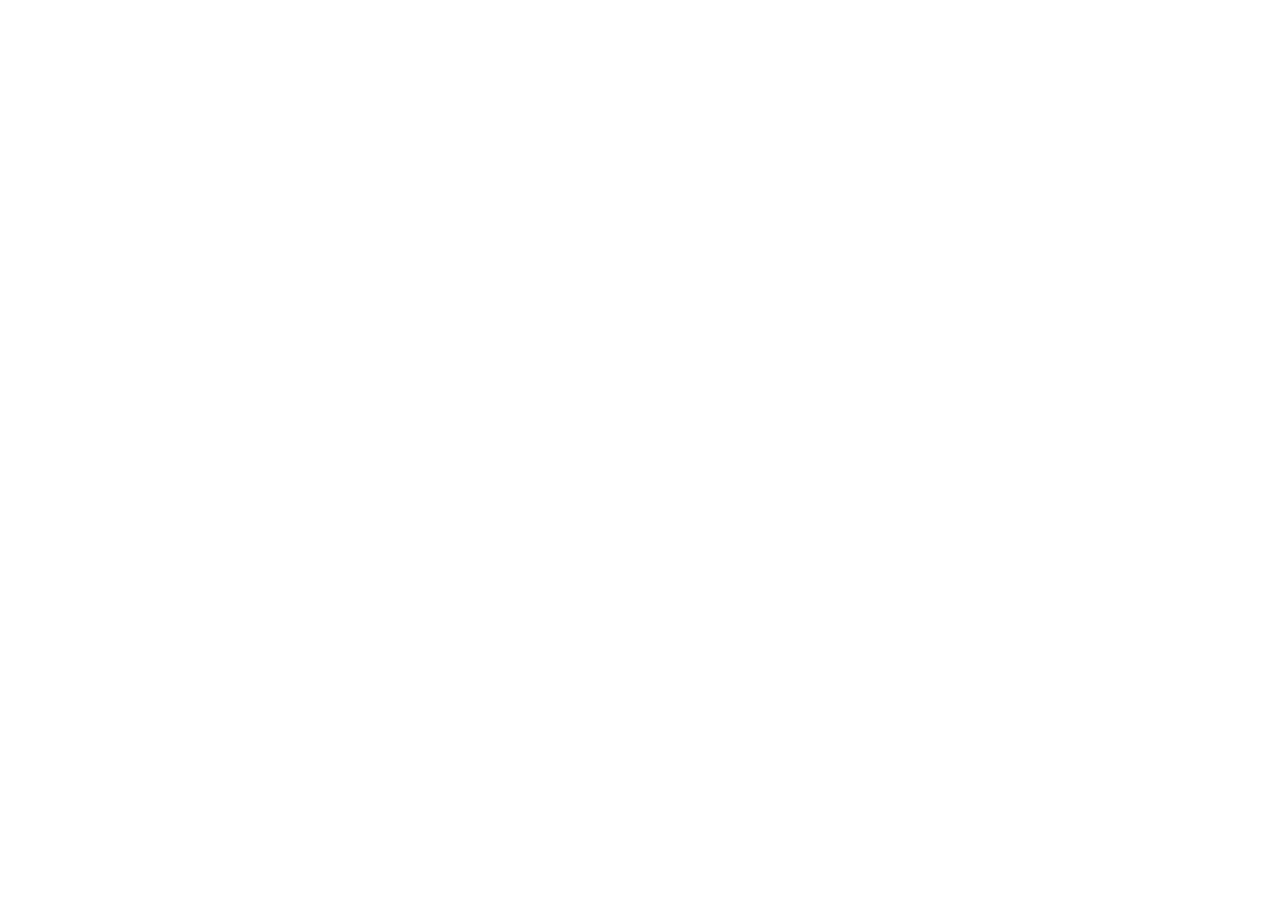
==== app2/index.html @ 49d8d75c "Add files via upload" ====
<!DOCTYPE html>
<html lang="he" dir="rtl">
<head>
<meta charset="UTF-8">
<meta name="viewport" content="width=device-width, initial-scale=1.0, maximum-scale=1">
<title>לומדים בקלות</title>
<link rel="stylesheet" href="css/app.css">
</head>
<body>

<noscript>
  <div style="padding:24px;font-family:sans-serif;text-align:center;direction:rtl;">
    <p style="font-size:1.2em;font-weight:700;">האפליקציה דורשת JavaScript פעיל</p>
    <p>נא לפתוח את הקישור ב-Safari או Chrome, לא בתצוגה מקדימה של אפליקציה אחרת.</p>
  </div>
</noscript>

<div class="app" id="app"></div>

<div id="gate" style="display:none;">
  <div class="gate-card">
    <img class="gate-logo" src="images/logo.webp" alt="לוגו" loading="lazy">
    <p class="gate-title">ברוכים הבאים ללומדים בקלות</p>
    <p class="gate-sub">לפני שנתחיל, נא למלא כמה פרטים קצרים</p>
    <div class="gate-field"><label for="g-first">שם פרטי</label><input id="g-first" type="text" autocomplete="given-name"></div>
    <div class="gate-field"><label for="g-last">שם משפחה</label><input id="g-last" type="text" autocomplete="family-name"></div>
    <div class="gate-field"><label for="g-phone">מספר טלפון</label><input id="g-phone" type="tel" autocomplete="tel"></div>
    <div class="gate-field"><label for="g-email">אימייל</label><input id="g-email" type="email" autocomplete="email"></div>
    <div class="gate-field"><label for="g-city">עיר</label><input id="g-city" type="text" autocomplete="address-level2"></div>
    <div class="gate-field"><label for="g-org">שם המסגרת</label><input id="g-org" type="text"></div>
    <p class="gate-error" id="g-error" style="display:none;">נא למלא את כל השדות (כולל אימייל תקין)</p>
    <button class="gate-submit" id="g-submit">כניסה לאפליקציה</button>
    <p class="gate-note">הפרטים נשלחים לרישום שימוש בלבד ואינם מוצגים לאף משתמש אחר.</p>
  </div>
</div>

<!--
  Script load order matters: each module attaches itself to window.App and may
  depend on ones loaded before it. utils.js must always load first.
  Everything here is small (core shell only) — no lesson or quiz content,
  no images, no JSON, is loaded by this HTML file itself.
-->
<script src="js/utils.js"></script>
<script src="js/storage.js"></script>
<script src="js/loader.js"></script>
<script src="js/router.js"></script>
<script src="js/speech.js"></script>
<script src="js/registration.js"></script>
<script src="js/gate-ui.js"></script>
<script src="js/feedback.js"></script>
<script src="js/search.js"></script>
<script src="js/diagrams.js"></script>
<script src="js/lesson.js"></script>
<script src="js/quiz.js"></script>
<script src="js/ui.js"></script>
<script src="js/app.js"></script>
</body>
</html>
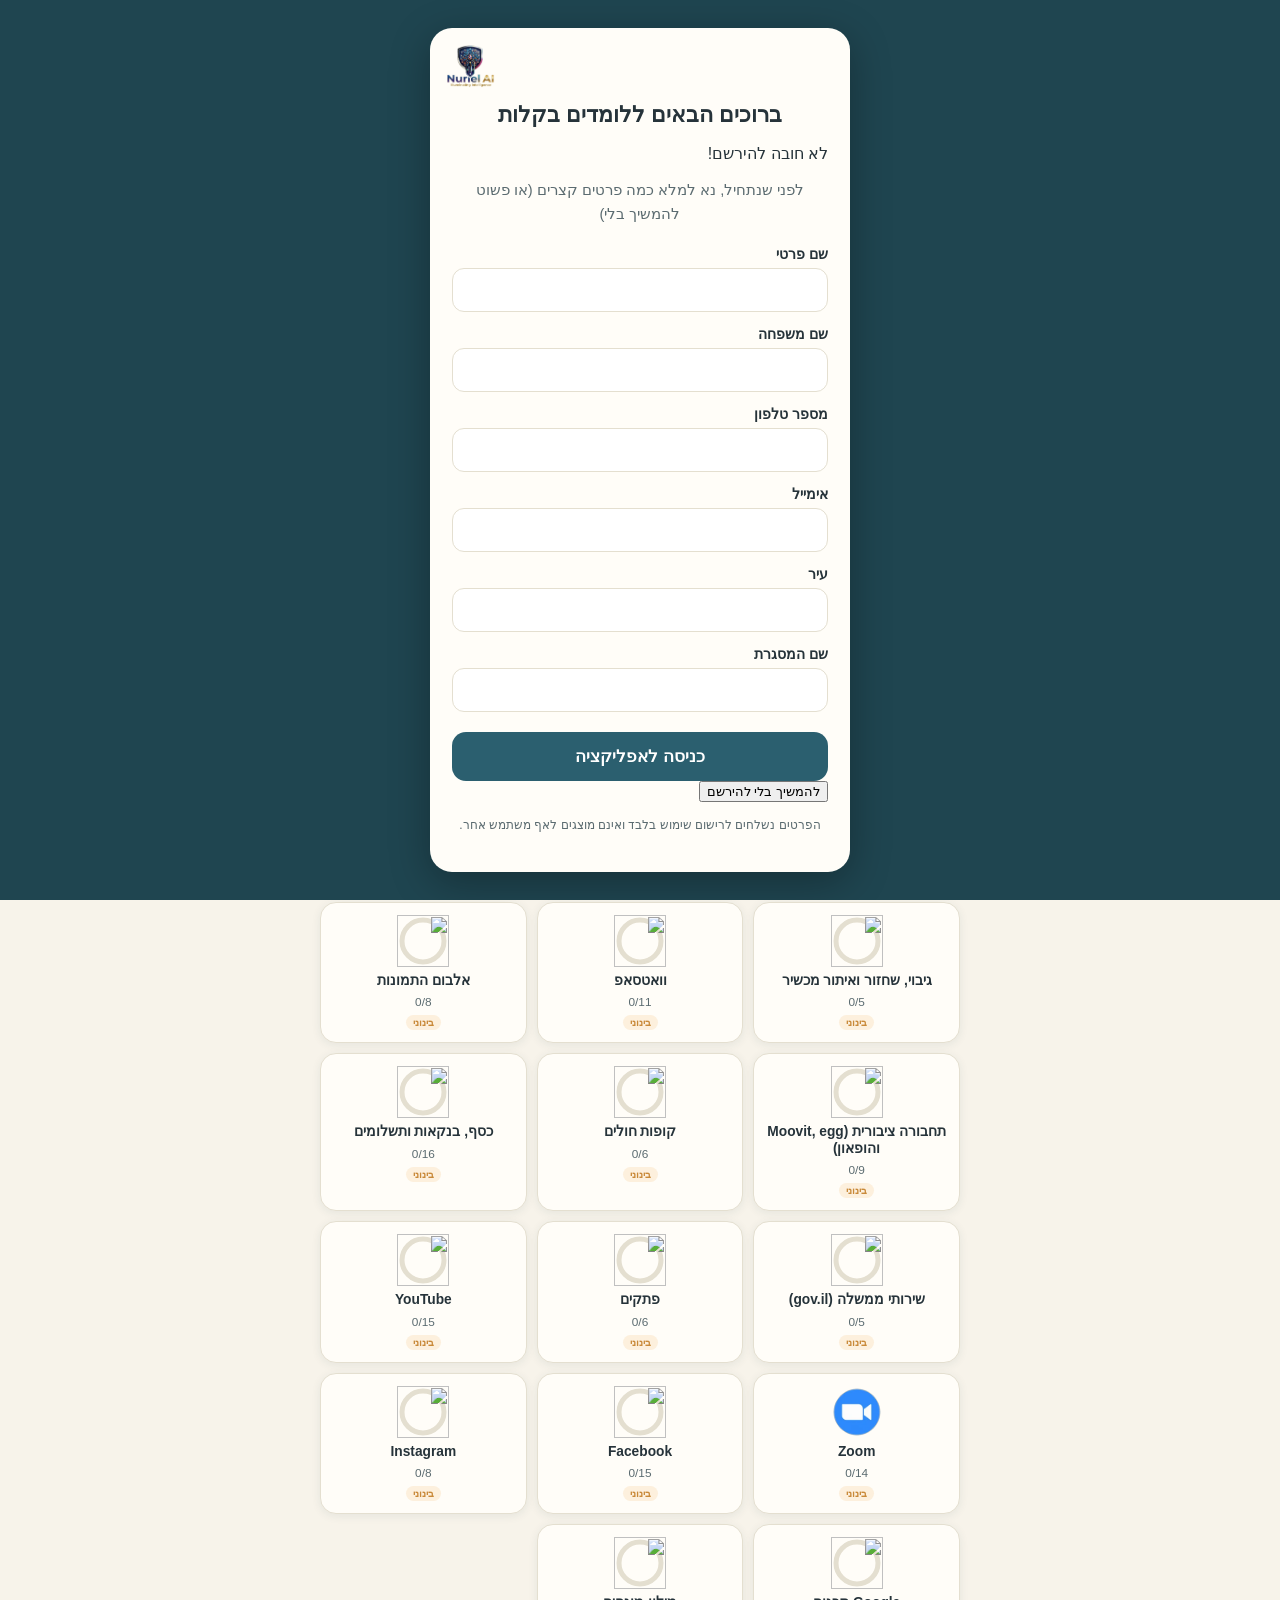
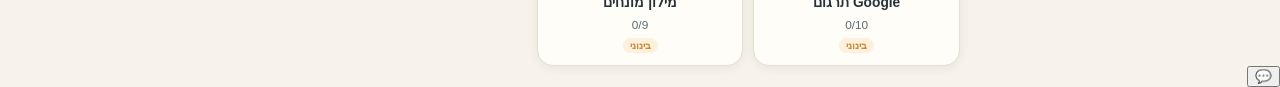
==== commit e127bc6d: "Add files via upload" ====
--- a/app2/index.html
+++ b/app2/index.html
@@ -21,7 +21,8 @@
   <div class="gate-card">
     <img class="gate-logo" src="images/logo.webp" alt="לוגו" loading="lazy">
     <p class="gate-title">ברוכים הבאים ללומדים בקלות</p>
-    <p class="gate-sub">לפני שנתחיל, נא למלא כמה פרטים קצרים</p>
+    <p class="gate-not-required">לא חובה להירשם!</p>
+    <p class="gate-sub">לפני שנתחיל, נא למלא כמה פרטים קצרים (או פשוט להמשיך בלי)</p>
     <div class="gate-field"><label for="g-first">שם פרטי</label><input id="g-first" type="text" autocomplete="given-name"></div>
     <div class="gate-field"><label for="g-last">שם משפחה</label><input id="g-last" type="text" autocomplete="family-name"></div>
     <div class="gate-field"><label for="g-phone">מספר טלפון</label><input id="g-phone" type="tel" autocomplete="tel"></div>
@@ -30,6 +31,7 @@
     <div class="gate-field"><label for="g-org">שם המסגרת</label><input id="g-org" type="text"></div>
     <p class="gate-error" id="g-error" style="display:none;">נא למלא את כל השדות (כולל אימייל תקין)</p>
     <button class="gate-submit" id="g-submit">כניסה לאפליקציה</button>
+    <button class="gate-skip" id="g-skip">להמשיך בלי להירשם</button>
     <p class="gate-note">הפרטים נשלחים לרישום שימוש בלבד ואינם מוצגים לאף משתמש אחר.</p>
   </div>
 </div>
--- a/app2/css/app.css
+++ b/app2/css/app.css
@@ -0,0 +1,252 @@
+  :root{
+    --teal-900:#1f4550;
+    --teal-800:#2b5f6f;
+    --teal-700:#356f80;
+    --cream:#f7f3ea;
+    --cream-2:#fffdf8;
+    --ink:#26333a;
+    --ink-soft:#5b6b70;
+    --line:#e4dfd0;
+    --green:#3f7a56;
+    --green-bg:#eef6f0;
+    --amber:#c98a3a;
+    --shadow: 0 2px 10px rgba(31,69,80,.08);
+  }
+  *{box-sizing:border-box;}
+  html,body{margin:0;padding:0;}
+  body{
+    background:var(--cream);
+    color:var(--ink);
+    font-family:"Segoe UI","Arial Hebrew","Helvetica Neue",Arial,sans-serif;
+    -webkit-font-smoothing:antialiased;
+    min-height:100vh;
+    font-size: calc(16px * var(--scale, 1));
+  }
+  .app{max-width:640px;margin:0 auto;min-height:100vh;background:var(--cream);display:flex;flex-direction:column;}
+
+  header.top{
+    background:linear-gradient(135deg,var(--teal-800),var(--teal-900));
+    color:#fff;
+    padding:18px 18px 22px;
+    position:sticky; top:0; z-index:20;
+    box-shadow: var(--shadow); position:relative;
+  }
+  .top-row{display:flex;align-items:center;justify-content:space-between;gap:10px;}
+  .back-btn{
+    background:rgba(255,255,255,.14); border:1px solid rgba(255,255,255,.35);
+    color:#fff; border-radius:12px; padding:8px 14px; font-size:1em; cursor:pointer;
+  }
+  .text-size{display:flex; gap:6px;}
+  .text-size button{
+    background:rgba(255,255,255,.14); border:1px solid rgba(255,255,255,.35);
+    color:#fff; border-radius:10px; width:40px;height:36px; font-weight:700; font-size:1em; cursor:pointer;
+  }
+  .title-block{margin-top:44px;}
+  .app-title{font-size:1.5em; font-weight:800; margin:0;}
+  .app-sub{margin:4px 0 0; opacity:.85; font-size:.95em;}
+  .cat-title{font-size:1.35em;font-weight:800;margin:14px 0 2px;display:flex;align-items:center;gap:10px;}
+  .cat-icon-big{font-size:1.3em;}
+  .cat-progress-line{opacity:.85;font-size:.9em;margin:0;}
+  .progress-track{height:8px;background:rgba(255,255,255,.25);border-radius:6px;margin-top:10px;overflow:hidden;}
+  .progress-fill{height:100%;background:#a9d8bd;border-radius:6px;transition:width .35s ease;}
+
+  .search-wrap{padding:14px 16px 4px;}
+  .search-box{
+    width:100%; padding:13px 16px; border-radius:14px; border:1px solid var(--line);
+    background:var(--cream-2); font-size:1em; color:var(--ink); outline:none;
+  }
+  .search-box:focus{border-color:var(--teal-700); box-shadow:0 0 0 3px rgba(53,111,128,.15);}
+
+  main{flex:1; padding:6px 16px 40px;}
+
+  .grid{display:grid; grid-template-columns:1fr 1fr 1fr; gap:10px; margin-top:8px;}
+  .cat-card{
+    background:var(--cream-2); border:1px solid var(--line); border-radius:16px;
+    padding:12px 8px; text-align:center; cursor:pointer; box-shadow:var(--shadow);
+    display:flex; flex-direction:column; align-items:center; gap:6px;
+    transition:transform .12s ease, box-shadow .12s ease;
+  }
+  .cat-card:active{transform:scale(.97);}
+  .ring-wrap{position:relative; width:52px; height:52px;}
+  .ring-wrap svg.progress-ring{transform:rotate(-90deg);}
+  .ring-icon{position:absolute; inset:0; display:flex; align-items:center; justify-content:center; font-size:1.4em;}
+  .cat-name{font-weight:700; font-size:.86em; line-height:1.2;}
+  .cat-frac{font-size:.74em; color:var(--ink-soft);}
+  .level-badge{font-size:.62em; font-weight:800; padding:2px 7px; border-radius:20px; display:inline-block;}
+  .level-קל{background:#e3f1e8; color:var(--green);}
+  .level-בינוני{background:#fdf0dd; color:var(--amber);}
+  .level-מתקדם{background:#fbe3e3; color:#b23b3b;}
+  .level-חובה{background:#26333a; color:#fff;}
+
+  .warn-box{
+    display:flex; gap:10px; align-items:flex-start; background:#fff6e9; border:1.5px solid var(--amber);
+    border-radius:12px; padding:12px 14px; margin:0 0 16px; font-size:.92em; line-height:1.55; color:#6b4a1a;
+  }
+  .warn-box .warn-ic{font-size:1.2em; flex-shrink:0;}
+
+  .quiz-start-btn{
+    display:block; width:100%; margin-top:18px; background:var(--teal-800); color:#fff; border:none;
+    border-radius:14px; padding:16px; font-size:1.05em; font-weight:800; cursor:pointer; box-shadow:var(--shadow);
+  }
+  .quiz-intro{font-size:.95em; color:var(--ink-soft); margin-bottom:16px; text-align:center;}
+  .quiz-score-box{
+    background:var(--teal-900); color:#fff; border-radius:16px; padding:18px; text-align:center; margin-bottom:18px; box-shadow:var(--shadow);
+  }
+  .quiz-score-num{font-size:1.8em; font-weight:800; margin-bottom:4px;}
+  .quiz-score-msg{font-size:.95em; opacity:.95;}
+  .quiz-q-card{
+    background:var(--cream-2); border:1px solid var(--line); border-radius:16px; padding:16px; margin-bottom:14px; box-shadow:var(--shadow);
+  }
+  .quiz-q-title{font-weight:700; margin-bottom:12px; line-height:1.4;}
+  .quiz-option{
+    display:flex; align-items:flex-start; gap:8px; padding:11px 12px; border-radius:12px; border:1.5px solid var(--line);
+    margin-bottom:8px; cursor:pointer; font-size:.95em; line-height:1.4; transition:background .12s ease;
+  }
+  .quiz-option:active{transform:scale(.98);}
+  .quiz-option.selected{border-color:var(--teal-700); background:#eef5f6;}
+  .quiz-option.correct{border-color:var(--green); background:#e3f1e8; font-weight:700;}
+  .quiz-option.wrong{border-color:#b23b3b; background:#fbe3e3;}
+  .quiz-radio{flex-shrink:0; font-weight:800;}
+  .quiz-why{
+    margin-top:10px; padding:10px 12px; border-radius:10px; font-size:.88em; line-height:1.5;
+    background:#f7f3ea; color:var(--ink-soft);
+  }
+  .quiz-why.is-correct{background:#e3f1e8; color:#2f5c40;}
+  .quiz-why.is-wrong{background:#fbe3e3; color:#8a3030;}
+  .quiz-submit-btn, .quiz-retry-btn{
+    display:block; width:100%; background:var(--teal-800); color:#fff; border:none;
+    border-radius:14px; padding:16px; font-size:1.05em; font-weight:800; cursor:pointer; margin-top:6px;
+  }
+
+  .diagram-wrap{background:var(--cream-2); border:1px solid var(--line); border-radius:18px; padding:14px; margin:14px 0; box-shadow:var(--shadow);}
+  .diagram-caption{font-size:.8em; color:var(--ink-soft); text-align:center; margin-top:8px;}
+
+  .overall-card{
+    grid-column:1 / -1; background:var(--teal-900); color:#fff; border-radius:18px; padding:16px;
+    display:flex; align-items:center; justify-content:space-between; gap:14px; box-shadow:var(--shadow);
+  }
+  .overall-card .num{font-size:1.7em; font-weight:800;}
+  .overall-card .label{font-size:.85em; opacity:.85;}
+
+  .step-card{
+    background:var(--cream-2); border:1px solid var(--line); border-radius:16px;
+    margin:12px 0; overflow:hidden; box-shadow:var(--shadow);
+  }
+  .step-card.learned{border-color:var(--green); }
+  .step-head{
+    display:flex; align-items:center; gap:12px; padding:16px; cursor:pointer;
+  }
+  .step-num{
+    width:34px;height:34px;border-radius:50%; background:var(--teal-800); color:#fff;
+    display:flex;align-items:center;justify-content:center; font-weight:800; flex-shrink:0; font-size:.9em;
+  }
+  .step-card.learned .step-num{background:var(--green);}
+  .step-title{font-weight:700; font-size:1.05em; flex:1; line-height:1.3;}
+  .chev{font-size:1.1em; color:var(--ink-soft); transition:transform .2s ease;}
+  .step-card.open .chev{transform:rotate(180deg);}
+  .step-body{max-height:0; overflow:hidden; transition:max-height .3s ease;}
+  .step-card.open .step-body{max-height:700px;}
+  .step-body-inner{padding:0 16px 18px; border-top:1px solid var(--line); padding-top:14px;}
+  .step-text{font-size:1em; line-height:1.7; color:var(--ink); margin:0 0 16px; white-space:pre-line;}
+  .mini-steps{list-style:none;margin:0 0 16px;padding:0;display:flex;flex-direction:column;gap:11px;}
+  .mini-steps li{display:flex;gap:10px;align-items:flex-start;font-size:1em;line-height:1.6;}
+  .mini-num{flex-shrink:0;width:25px;height:25px;border-radius:50%;background:var(--teal-700);color:#fff;
+    font-size:.78em;font-weight:800;display:flex;align-items:center;justify-content:center;margin-top:1px;}
+  .btn-row{display:flex; flex-wrap:wrap; gap:10px;}
+  .btn{
+    border:none; border-radius:12px; padding:11px 18px; font-size:.95em; font-weight:700;
+    cursor:pointer; display:inline-flex; align-items:center; gap:8px;
+  }
+  .btn-read{background:var(--teal-800); color:#fff;}
+  .btn-read:active{background:var(--teal-900);}
+  .btn-read.speaking{background:var(--amber);}
+  .btn-learn{background:#fff; color:var(--green); border:1.5px solid var(--green);}
+  .btn-learn.on{background:var(--green-bg);}
+
+  .empty{text-align:center; color:var(--ink-soft); padding:40px 10px;}
+  .disclaimer{font-size:.78em; color:var(--ink-soft); text-align:center; padding:14px 20px 6px; line-height:1.5;}
+  .search-results-hint{font-size:.85em; color:var(--ink-soft); margin:6px 2px 0;}
+  .voice-note{font-size:.72em; color:var(--ink-soft); text-align:center; padding:2px 20px 10px;}
+  .brand-logo{position:absolute; top:14px; left:16px; height:40px; width:auto; z-index:5;}
+  .gate-logo{position:absolute; top:16px; left:16px; height:44px; width:auto;}
+
+  /* ---- registration gate ---- */
+  #gate{
+    position:fixed; inset:0; background:var(--teal-900); z-index:100;
+    display:flex; align-items:center; justify-content:center; padding:20px;
+    overflow-y:auto;
+  }
+  .gate-card{
+    background:var(--cream-2); border-radius:22px; padding:26px 22px; max-width:420px; width:100%;
+    box-shadow:0 10px 40px rgba(0,0,0,.3); position:relative;
+  }
+  .gate-title{font-size:1.35em; font-weight:800; margin:48px 0 6px; color:var(--ink); text-align:center;}
+  .gate-sub{font-size:.92em; color:var(--ink-soft); text-align:center; margin:0 0 20px; line-height:1.6;}
+  .gate-field{margin-bottom:14px;}
+  .gate-field label{display:block; font-size:.9em; font-weight:700; margin-bottom:6px; color:var(--ink);}
+  .gate-field input{
+    width:100%; padding:12px 14px; border-radius:12px; border:1.5px solid var(--line);
+    font-size:1em; background:#fff; color:var(--ink); outline:none;
+  }
+  .gate-field input:focus{border-color:var(--teal-700); box-shadow:0 0 0 3px rgba(53,111,128,.15);}
+  .gate-error{color:#b23b3b; font-size:.85em; margin:-6px 0 12px; display:none;}
+  .gate-submit{
+    width:100%; padding:14px; border:none; border-radius:14px; background:var(--teal-800); color:#fff;
+    font-size:1.05em; font-weight:800; cursor:pointer; margin-top:6px;
+  }
+  .gate-submit:disabled{opacity:.55;}
+  .gate-note{font-size:.75em; color:var(--ink-soft); text-align:center; margin-top:14px; line-height:1.5;}
+
+  /* ---- floating feedback button + modal ---- */
+  #fb-fab{
+    position:fixed; bottom:18px; left:50%; transform:translateX(-50%);
+    background:var(--teal-800); color:#fff; border:none; border-radius:30px;
+    padding:12px 22px; font-size:.95em; font-weight:700; box-shadow:0 4px 16px rgba(0,0,0,.25);
+    cursor:pointer; z-index:60; display:flex; align-items:center; gap:8px;
+  }
+  #fb-fab:active{ background:var(--teal-900); }
+  #fb-modal{
+    position:fixed; inset:0; background:rgba(31,69,80,.55); z-index:120;
+    display:none; align-items:center; justify-content:center; padding:20px;
+  }
+  #fb-modal.open{ display:flex; }
+  .fb-card{
+    background:var(--cream-2); border-radius:20px; padding:22px 20px; max-width:420px; width:100%;
+    box-shadow:0 10px 40px rgba(0,0,0,.3);
+  }
+  .fb-title{font-size:1.15em; font-weight:800; margin:0 0 4px; color:var(--ink);}
+  .fb-context{font-size:.82em; color:var(--ink-soft); margin:0 0 14px;}
+  .fb-textarea{
+    width:100%; min-height:110px; padding:12px 14px; border-radius:12px; border:1.5px solid var(--line);
+    font-size:1em; font-family:inherit; color:var(--ink); resize:vertical; outline:none;
+  }
+  .fb-textarea:focus{border-color:var(--teal-700); box-shadow:0 0 0 3px rgba(53,111,128,.15);}
+  .fb-btn-row{display:flex; gap:10px; margin-top:14px;}
+  .fb-send{flex:1; background:var(--teal-800); color:#fff; border:none; border-radius:12px; padding:12px; font-weight:800; cursor:pointer;}
+  .fb-cancel{background:#fff; border:1.5px solid var(--line); border-radius:12px; padding:12px 18px; font-weight:700; cursor:pointer; color:var(--ink-soft);}
+  .fb-thanks{font-size:.9em; color:var(--green); text-align:center; margin-top:10px; display:none;}
+  @media (max-width: 360px){
+    .grid{grid-template-columns:1fr 1fr;}
+  }
+
+/* --- additions for the modular rebuild (app2): images, loading, search --- */
+.cat-icon-img{width:100%; height:100%; object-fit:contain;}
+.app-title{font-size:1.3em; font-weight:800; margin-bottom:10px;}
+.loading-note{padding:40px 20px; text-align:center; color:var(--ink-soft);}
+.load-error{padding:24px; text-align:center; color:var(--ink-soft); background:#fff6e9; border-radius:12px; margin:16px;}
+.load-error button{display:block; margin:14px auto 0; background:var(--teal-800); color:#fff; border:none; border-radius:12px; padding:10px 20px; font-weight:700; cursor:pointer;}
+.search-results{padding:4px 0;}
+.search-result{background:var(--cream-2); border:1px solid var(--line); border-radius:12px; padding:12px 14px; margin-bottom:8px; cursor:pointer;}
+.search-result:active{transform:scale(.98);}
+.sr-cat{font-size:.78em; color:var(--ink-soft); margin-bottom:2px;}
+.sr-title{font-weight:700;}
+.no-results{text-align:center; color:var(--ink-soft); padding:24px;}
+#debug-panel{direction:ltr;}
+
+/* --- course switcher (added for multi-course support) --- */
+.course-tabs{display:flex; gap:8px; margin-bottom:10px;}
+.course-tab{
+  flex:1; background:var(--cream-2); border:1.5px solid var(--line); border-radius:12px;
+  padding:10px; font-weight:700; font-size:.95em; cursor:pointer; color:var(--ink-soft);
+}
+.course-tab.active{background:var(--teal-800); color:#fff; border-color:var(--teal-800);}
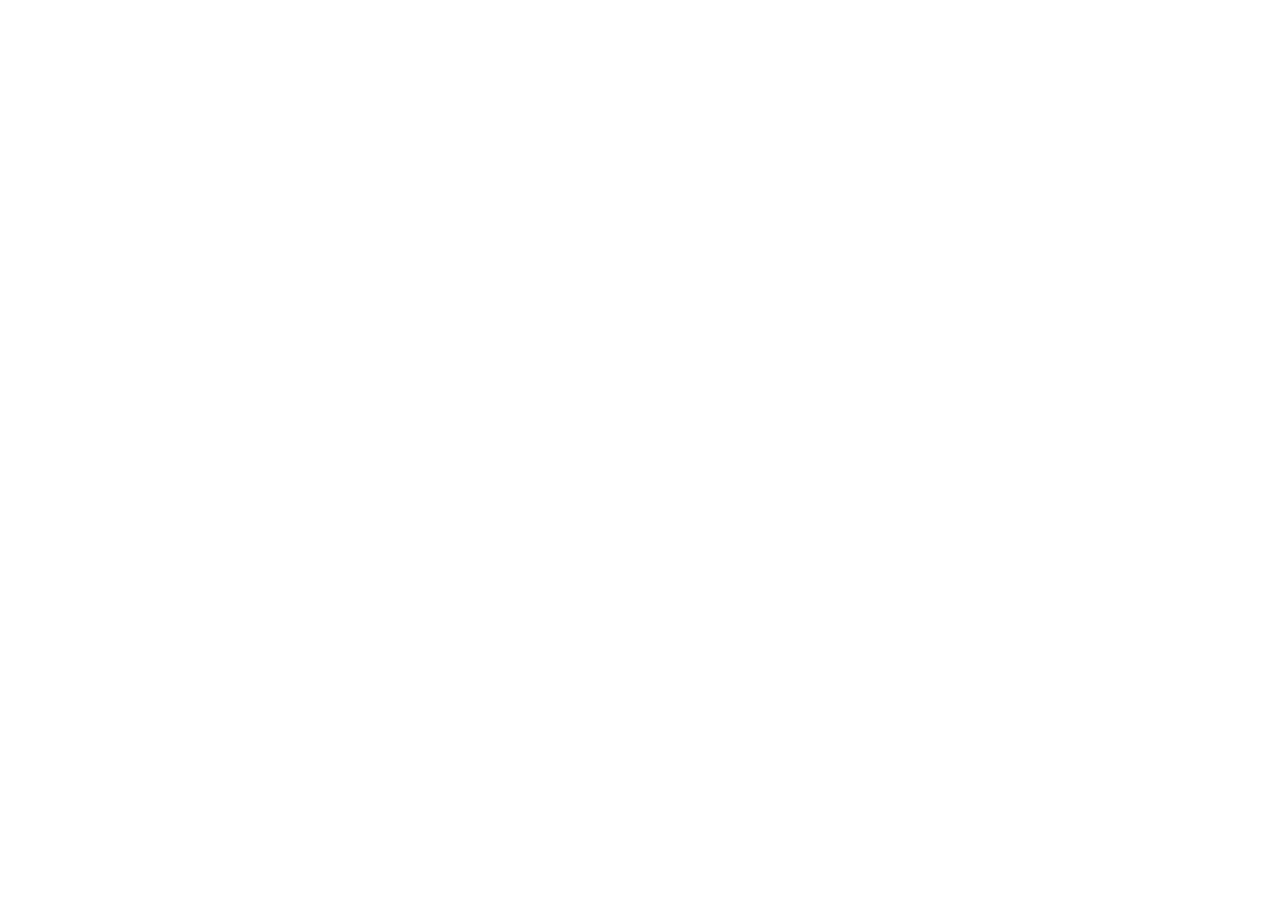
==== commit f3fb4c8a: "Add files via upload" ====
--- a/app2/index.html
+++ b/app2/index.html
@@ -22,7 +22,8 @@
     <img class="gate-logo" src="images/logo.webp" alt="לוגו" loading="lazy">
     <p class="gate-title">ברוכים הבאים ללומדים בקלות</p>
     <p class="gate-not-required">לא חובה להירשם!</p>
-    <p class="gate-sub">לפני שנתחיל, נא למלא כמה פרטים קצרים (או פשוט להמשיך בלי)</p>
+    <button class="gate-skip gate-skip-top" id="g-skip">להמשיך בלי להירשם</button>
+    <p class="gate-sub">או למלא כמה פרטים קצרים לפני שממשיכים:</p>
     <div class="gate-field"><label for="g-first">שם פרטי</label><input id="g-first" type="text" autocomplete="given-name"></div>
     <div class="gate-field"><label for="g-last">שם משפחה</label><input id="g-last" type="text" autocomplete="family-name"></div>
     <div class="gate-field"><label for="g-phone">מספר טלפון</label><input id="g-phone" type="tel" autocomplete="tel"></div>
@@ -31,7 +32,6 @@
     <div class="gate-field"><label for="g-org">שם המסגרת</label><input id="g-org" type="text"></div>
     <p class="gate-error" id="g-error" style="display:none;">נא למלא את כל השדות (כולל אימייל תקין)</p>
     <button class="gate-submit" id="g-submit">כניסה לאפליקציה</button>
-    <button class="gate-skip" id="g-skip">להמשיך בלי להירשם</button>
     <p class="gate-note">הפרטים נשלחים לרישום שימוש בלבד ואינם מוצגים לאף משתמש אחר.</p>
   </div>
 </div>
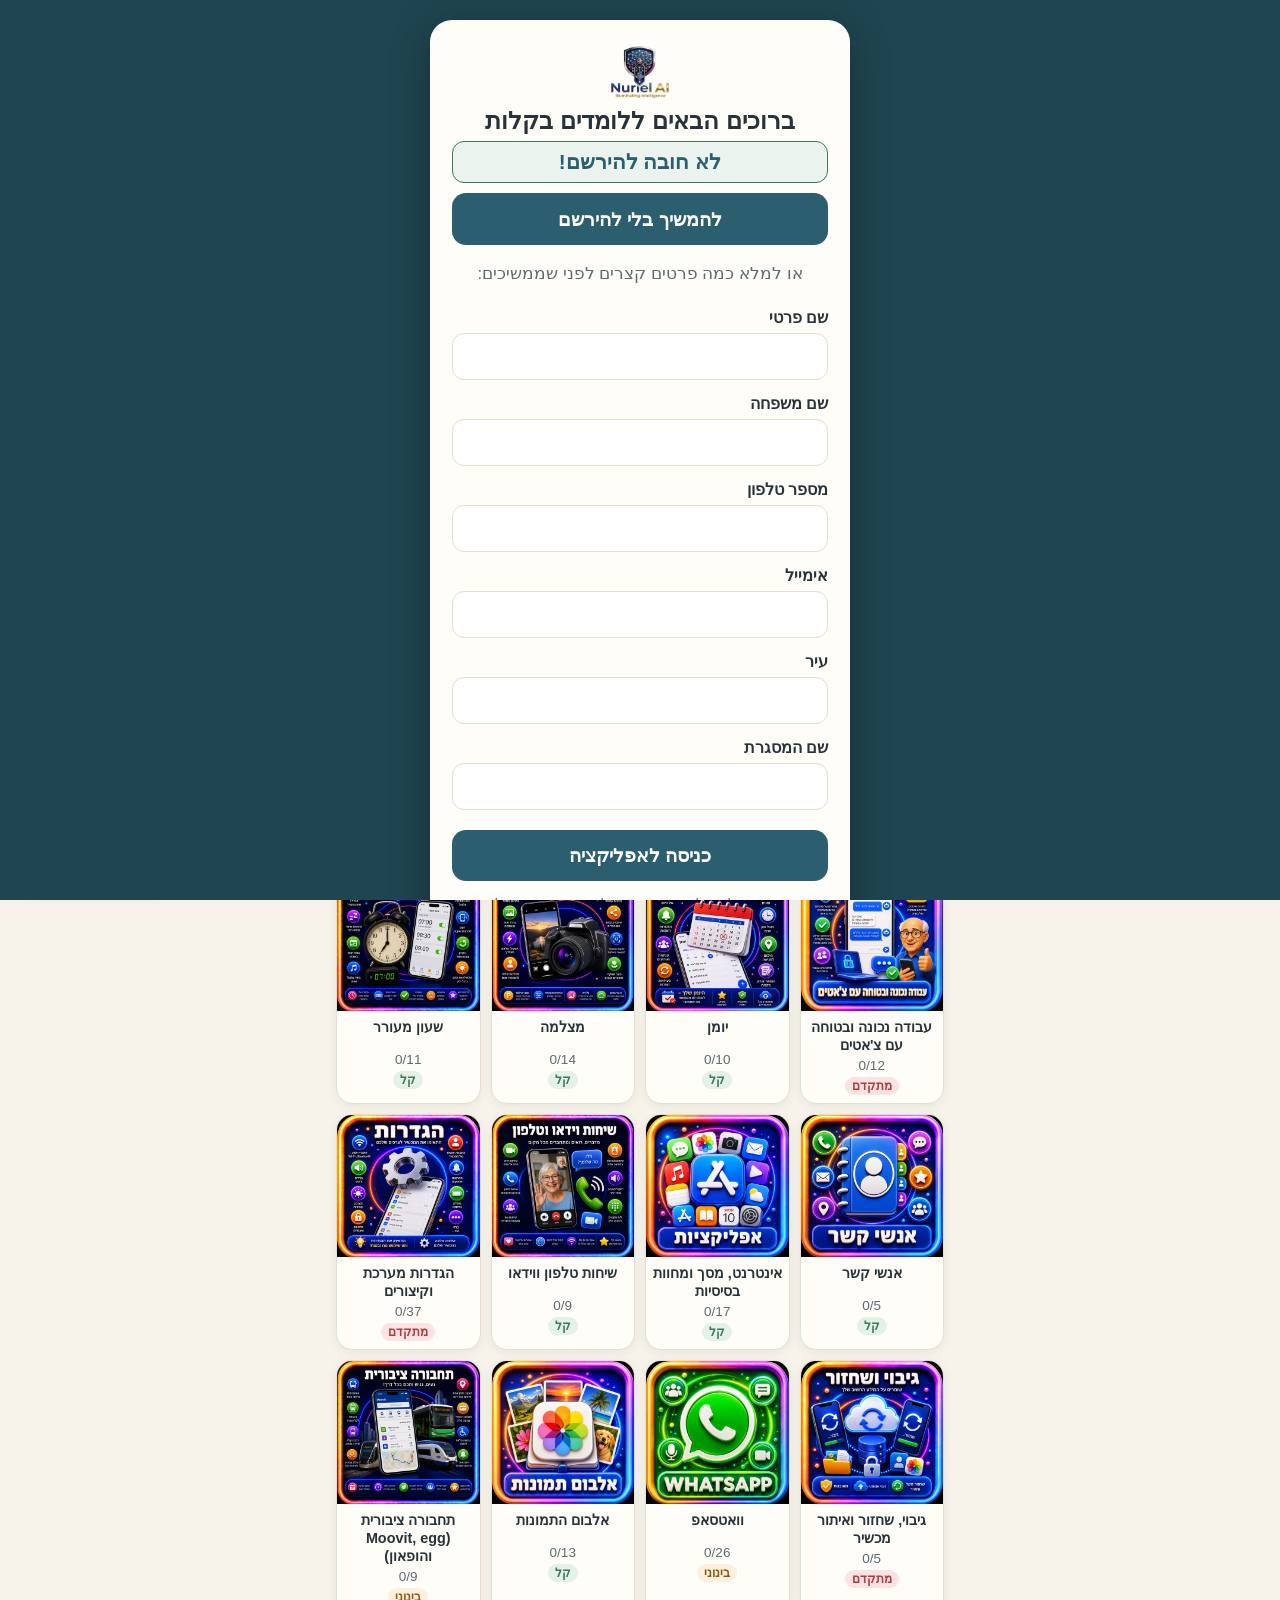
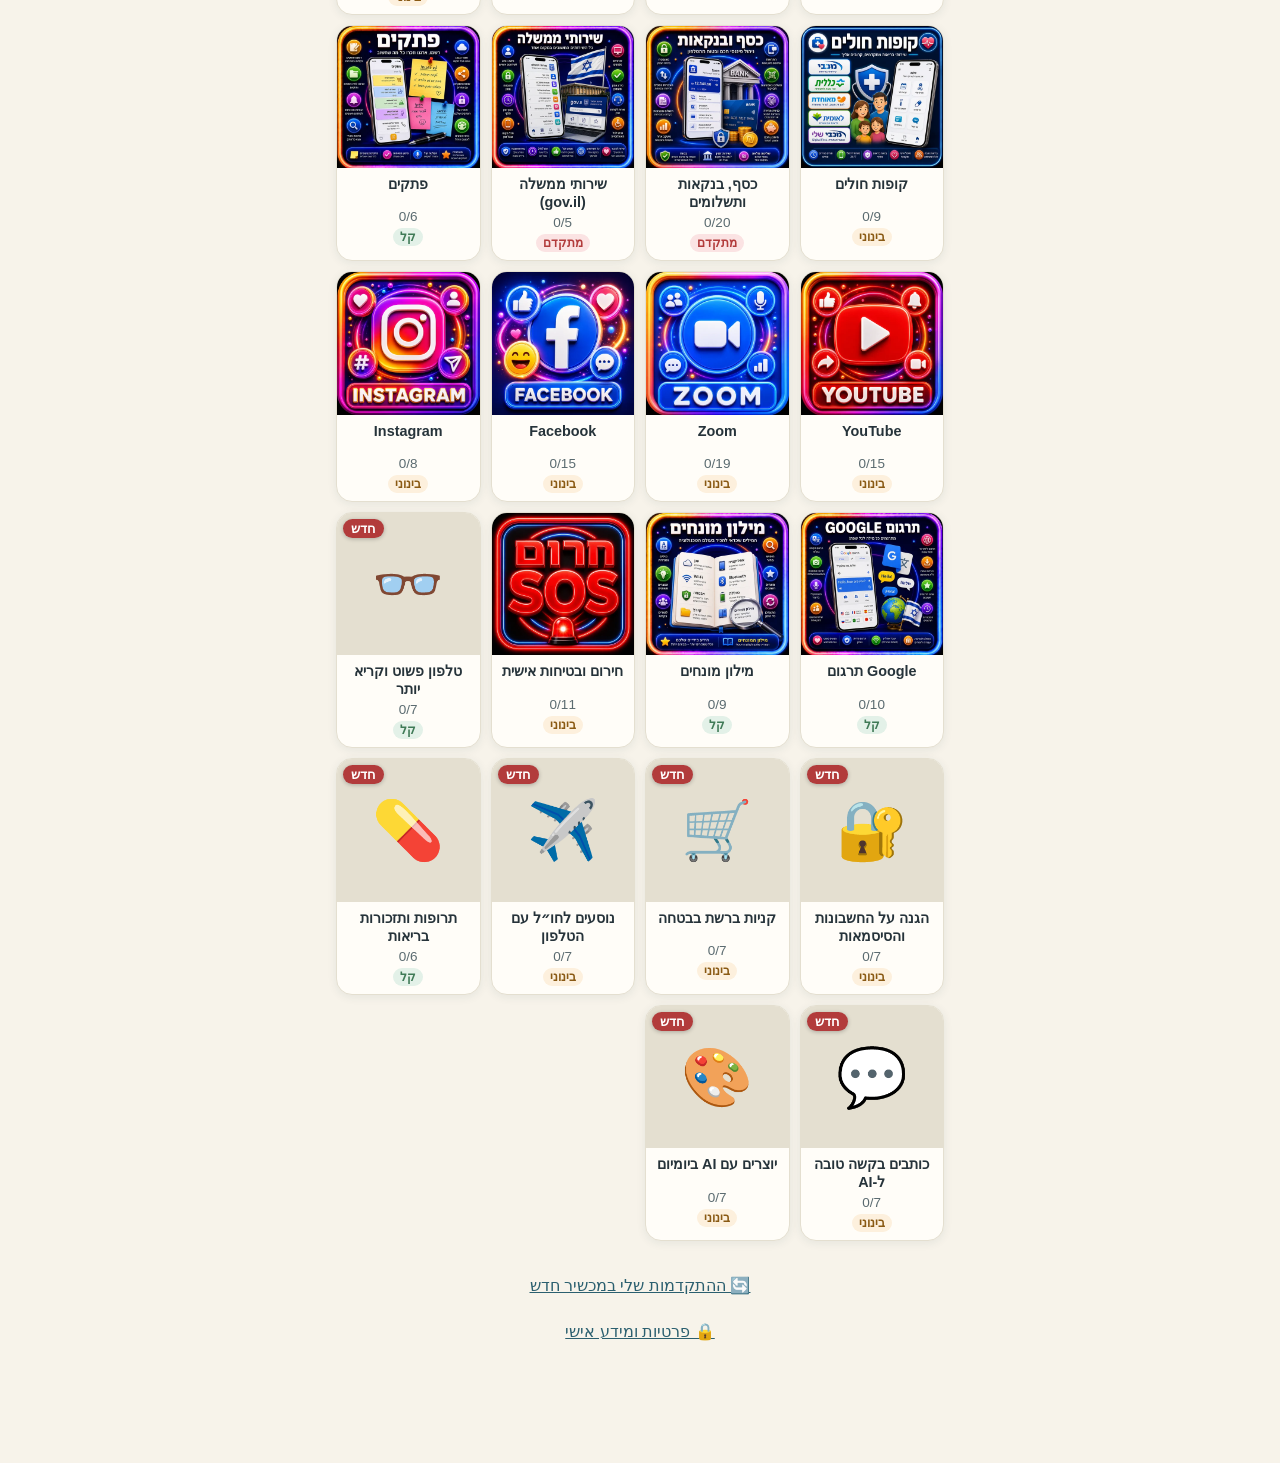
==== commit f8b20276: "לומדים בקלות v26: נקודת התחלה לניהול גרסאות App (app2): 114 lessons and quizzes in three courses (iP" ====
--- a/app2/index.html
+++ b/app2/index.html
@@ -2,9 +2,17 @@
 <html lang="he" dir="rtl">
 <head>
 <meta charset="UTF-8">
-<meta name="viewport" content="width=device-width, initial-scale=1.0, maximum-scale=1">
+<meta name="viewport" content="width=device-width, initial-scale=1.0">
+<meta name="theme-color" content="#1f4550">
+<meta name="description" content="שיעורים פשוטים וברורים לשימוש בטלפון החכם: אייפון, גלקסי ושיאומי.">
+<link rel="manifest" href="manifest.webmanifest">
+<link rel="icon" type="image/png" href="images/icons/icon-192.png">
+<link rel="apple-touch-icon" href="images/icons/apple-touch-icon.png">
+<meta name="apple-mobile-web-app-capable" content="yes">
+<meta name="mobile-web-app-capable" content="yes">
+<meta name="apple-mobile-web-app-title" content="לומדים בקלות">
 <title>לומדים בקלות</title>
-<link rel="stylesheet" href="css/app.css">
+<link rel="stylesheet" href="css/app.css?v=26">
 </head>
 <body>
 
@@ -17,22 +25,22 @@
 
 <div class="app" id="app"></div>
 
-<div id="gate" style="display:none;">
+<div id="gate" role="dialog" aria-modal="true" aria-label="הרשמה לאפליקציה" style="display:none;">
   <div class="gate-card">
-    <img class="gate-logo" src="images/logo.webp" alt="לוגו" loading="lazy">
+    <img class="gate-logo" src="images/logo.webp" alt="Nuriel AI">
     <p class="gate-title">ברוכים הבאים ללומדים בקלות</p>
     <p class="gate-not-required">לא חובה להירשם!</p>
-    <button class="gate-skip gate-skip-top" id="g-skip">להמשיך בלי להירשם</button>
+    <button type="button" class="gate-skip gate-skip-top" id="g-skip">להמשיך בלי להירשם</button>
     <p class="gate-sub">או למלא כמה פרטים קצרים לפני שממשיכים:</p>
     <div class="gate-field"><label for="g-first">שם פרטי</label><input id="g-first" type="text" autocomplete="given-name"></div>
     <div class="gate-field"><label for="g-last">שם משפחה</label><input id="g-last" type="text" autocomplete="family-name"></div>
-    <div class="gate-field"><label for="g-phone">מספר טלפון</label><input id="g-phone" type="tel" autocomplete="tel"></div>
-    <div class="gate-field"><label for="g-email">אימייל</label><input id="g-email" type="email" autocomplete="email"></div>
+    <div class="gate-field"><label for="g-phone">מספר טלפון</label><input id="g-phone" type="tel" inputmode="tel" autocomplete="tel" dir="ltr"></div>
+    <div class="gate-field"><label for="g-email">אימייל</label><input id="g-email" type="email" inputmode="email" autocomplete="email" dir="ltr"></div>
     <div class="gate-field"><label for="g-city">עיר</label><input id="g-city" type="text" autocomplete="address-level2"></div>
     <div class="gate-field"><label for="g-org">שם המסגרת</label><input id="g-org" type="text"></div>
-    <p class="gate-error" id="g-error" style="display:none;">נא למלא את כל השדות (כולל אימייל תקין)</p>
-    <button class="gate-submit" id="g-submit">כניסה לאפליקציה</button>
-    <p class="gate-note">הפרטים נשלחים לרישום שימוש בלבד ואינם מוצגים לאף משתמש אחר.</p>
+    <p class="gate-error" id="g-error" role="alert" style="display:none;">נא למלא את כל השדות (כולל אימייל תקין)</p>
+    <button type="button" class="gate-submit" id="g-submit">כניסה לאפליקציה</button>
+    <p class="gate-note">הפרטים נשלחים לרישום שימוש בלבד ואינם מוצגים לאף משתמש אחר. <button type="button" class="link-btn" data-privacy="1">מה בדיוק נאסף?</button></p>
   </div>
 </div>
 
@@ -42,19 +50,23 @@
   Everything here is small (core shell only) — no lesson or quiz content,
   no images, no JSON, is loaded by this HTML file itself.
 -->
-<script src="js/utils.js"></script>
-<script src="js/storage.js"></script>
-<script src="js/loader.js"></script>
-<script src="js/router.js"></script>
-<script src="js/speech.js"></script>
-<script src="js/registration.js"></script>
-<script src="js/gate-ui.js"></script>
-<script src="js/feedback.js"></script>
-<script src="js/search.js"></script>
-<script src="js/diagrams.js"></script>
-<script src="js/lesson.js"></script>
-<script src="js/quiz.js"></script>
-<script src="js/ui.js"></script>
-<script src="js/app.js"></script>
+<script src="js/utils.js?v=26"></script>
+<script src="js/storage.js?v=26"></script>
+<script src="js/loader.js?v=26"></script>
+<script src="js/router.js?v=26"></script>
+<script src="js/speech.js?v=26"></script>
+<script src="js/registration.js?v=26"></script>
+<script src="js/gate-ui.js?v=26"></script>
+<script src="js/feedback.js?v=26"></script>
+<script src="js/privacy.js?v=26"></script>
+<script src="js/textsize.js?v=26"></script>
+<script src="js/search.js?v=26"></script>
+<script src="js/sync.js?v=26"></script>
+<script src="js/diagrams.js?v=26"></script>
+<script src="js/lesson.js?v=26"></script>
+<script src="js/quiz.js?v=26"></script>
+<script src="js/instructor.js?v=26"></script>
+<script src="js/ui.js?v=26"></script>
+<script src="js/app.js?v=26"></script>
 </body>
 </html>
--- a/app2/css/app.css
+++ b/app2/css/app.css
@@ -0,0 +1,457 @@
+  :root{
+    --teal-900:#1f4550;
+    --teal-800:#2b5f6f;
+    --teal-700:#356f80;
+    --cream:#f7f3ea;
+    --cream-2:#fffdf8;
+    --ink:#26333a;
+    --ink-soft:#5b6b70;
+    --line:#e4dfd0;
+    --green:#3f7a56;
+    --green-bg:#eef6f0;
+    --amber:#c98a3a;
+    --shadow: 0 2px 10px rgba(31,69,80,.08);
+  }
+  *{box-sizing:border-box;}
+  html,body{margin:0;padding:0;}
+  body{
+    background:var(--cream);
+    color:var(--ink);
+    font-family:"Segoe UI","Arial Hebrew","Helvetica Neue",Arial,sans-serif;
+    -webkit-font-smoothing:antialiased;
+    min-height:100vh;
+    font-size: calc(18px * var(--scale, 1));
+  }
+  .app{max-width:640px;margin:0 auto;min-height:100vh;background:var(--cream);display:flex;flex-direction:column;}
+
+  header.top{
+    background:linear-gradient(135deg,var(--teal-800),var(--teal-900));
+    color:#fff;
+    padding:18px 18px 22px;
+    position:sticky; top:0; z-index:20;
+    box-shadow: var(--shadow); position:relative;
+  }
+  .top-row{display:flex;align-items:center;justify-content:space-between;gap:10px;}
+  .back-btn{
+    background:rgba(255,255,255,.14); border:1px solid rgba(255,255,255,.35);
+    color:#fff; border-radius:12px; padding:11px 14px; min-height:44px; font-size:1em; cursor:pointer;
+  }
+  .text-size{display:flex; gap:6px;}
+  .text-size button{
+    background:rgba(255,255,255,.14); border:1px solid rgba(255,255,255,.35);
+    color:#fff; border-radius:10px; width:40px;height:36px; font-weight:700; font-size:1em; cursor:pointer;
+  }
+  .title-block{margin-top:44px;}
+  .app-title{font-size:1.5em; font-weight:800; margin:0;}
+  .app-sub{margin:4px 0 0; opacity:.85; font-size:.95em;}
+  .cat-title{font-size:1.35em;font-weight:800;margin:14px 0 2px;display:flex;align-items:center;gap:10px;}
+  .cat-icon-big{font-size:1.3em;}
+  .cat-progress-line{opacity:.85;font-size:.9em;margin:0;}
+  .progress-track{height:8px;background:rgba(255,255,255,.25);border-radius:6px;margin-top:10px;overflow:hidden;}
+  .progress-fill{height:100%;background:#a9d8bd;border-radius:6px;transition:width .35s ease;}
+
+  .search-wrap{padding:14px 16px 4px;}
+  .search-box{
+    width:100%; padding:13px 16px; border-radius:14px; border:1px solid var(--line);
+    background:var(--cream-2); font-size:1em; color:var(--ink); outline:none;
+  }
+  .search-box:focus{border-color:var(--teal-700); box-shadow:0 0 0 3px rgba(53,111,128,.15);}
+
+  main{flex:1; padding:6px 16px 40px;}
+
+  .grid{display:grid; grid-template-columns:1fr 1fr 1fr 1fr; gap:10px; margin-top:8px;}
+  .cat-card{
+    background:var(--cream-2); border:1px solid var(--line); border-radius:16px;
+    text-align:center; cursor:pointer; box-shadow:var(--shadow); overflow:hidden;
+    display:flex; flex-direction:column; align-items:stretch;
+    transition:transform .12s ease, box-shadow .12s ease; position:relative;
+  }
+  .cat-card:active{transform:scale(.97);}
+  .new-badge{
+    position:absolute; top:6px; left:6px; background:#b23b3b; color:#fff;
+    font-size:.6em; font-weight:800; padding:2px 8px; border-radius:20px;
+    box-shadow:0 1px 4px rgba(0,0,0,.25); z-index:2;
+  }
+  .cat-img-wrap{width:100%; aspect-ratio:1/1; overflow:hidden; background:var(--line);}
+  .cat-bottom{display:flex; flex-direction:column; align-items:center; gap:4px; padding:6px 8px 8px;}
+  .cat-icon-fallback{width:100%; height:100%; display:flex; align-items:center; justify-content:center; font-size:2em;}
+  .cat-frac{font-size:.74em; color:var(--ink-soft);}
+  .level-badge{font-size:.62em; font-weight:800; padding:2px 7px; border-radius:20px; display:inline-block;}
+  .level-קל{background:#e3f1e8; color:var(--green);}
+  .level-בינוני{background:#fdf0dd; color:#8a5a14;}
+  .level-מתקדם{background:#fbe3e3; color:#b23b3b;}
+  .level-חובה{background:#26333a; color:#fff;}
+
+  .warn-box{
+    display:flex; gap:10px; align-items:flex-start; background:#fff6e9; border:1.5px solid var(--amber);
+    border-radius:12px; padding:12px 14px; margin:0 0 16px; font-size:.92em; line-height:1.55; color:#6b4a1a;
+  }
+  .warn-box .warn-ic{font-size:1.2em; flex-shrink:0;}
+
+  .quiz-start-btn{
+    display:block; width:100%; margin-top:18px; background:var(--teal-800); color:#fff; border:none;
+    border-radius:14px; padding:16px; font-size:1.05em; font-weight:800; cursor:pointer; box-shadow:var(--shadow);
+  }
+  .quiz-intro{font-size:.95em; color:var(--ink-soft); margin-bottom:16px; text-align:center;}
+  .quiz-score-box{
+    background:var(--teal-900); color:#fff; border-radius:16px; padding:18px; text-align:center; margin-bottom:18px; box-shadow:var(--shadow);
+  }
+  .quiz-score-num{font-size:1.8em; font-weight:800; margin-bottom:4px;}
+  .quiz-score-msg{font-size:.95em; opacity:.95;}
+  .quiz-q-card{
+    background:var(--cream-2); border:1px solid var(--line); border-radius:16px; padding:16px; margin-bottom:14px; box-shadow:var(--shadow);
+  }
+  .quiz-q-title{font-weight:700; margin-bottom:12px; line-height:1.4;}
+  .quiz-option{cursor:pointer; -webkit-tap-highlight-color:rgba(53,111,128,.15);
+    display:flex; align-items:flex-start; gap:8px; padding:11px 12px; border-radius:12px; border:1.5px solid var(--line);
+    margin-bottom:8px; cursor:pointer; font-size:.95em; line-height:1.4; transition:background .12s ease;
+  }
+  .quiz-option:active{transform:scale(.98);}
+  .quiz-option.selected{border-color:var(--teal-700); background:#eef5f6;}
+  .quiz-option.correct{border-color:var(--green); background:#e3f1e8; font-weight:700;}
+  .quiz-option.wrong{border-color:#b23b3b; background:#fbe3e3;}
+  .quiz-radio{flex-shrink:0; font-weight:800;}
+  .quiz-why{
+    margin-top:10px; padding:10px 12px; border-radius:10px; font-size:.88em; line-height:1.5;
+    background:#f7f3ea; color:var(--ink-soft);
+  }
+  .quiz-why.is-correct{background:#e3f1e8; color:#2f5c40;}
+  .quiz-why.is-wrong{background:#fbe3e3; color:#8a3030;}
+  .quiz-submit-btn, .quiz-retry-btn{
+    display:block; width:100%; background:var(--teal-800); color:#fff; border:none;
+    border-radius:14px; padding:16px; font-size:1.05em; font-weight:800; cursor:pointer; margin-top:6px;
+  }
+
+  .diagram-wrap{background:var(--cream-2); border:1px solid var(--line); border-radius:18px; padding:14px; margin:14px 0; box-shadow:var(--shadow);}
+  .diagram-caption{font-size:.8em; color:var(--ink-soft); text-align:center; margin-top:8px;}
+
+  .overall-card{
+    grid-column:1 / -1; background:var(--teal-900); color:#fff; border-radius:18px; padding:16px;
+    display:flex; align-items:center; justify-content:space-between; gap:14px; box-shadow:var(--shadow);
+  }
+  .overall-card .num{font-size:1.7em; font-weight:800;}
+  .overall-card .label{font-size:.85em; opacity:.85;}
+
+  .step-card{
+    background:var(--cream-2); border:1px solid var(--line); border-radius:16px;
+    margin:12px 0; overflow:hidden; box-shadow:var(--shadow);
+  }
+  .step-card.learned{border-color:var(--green); }
+  .step-head{
+    display:flex; align-items:center; gap:12px; padding:16px; cursor:pointer;
+  }
+  .step-num{
+    width:34px;height:34px;border-radius:50%; background:var(--teal-800); color:#fff;
+    display:flex;align-items:center;justify-content:center; font-weight:800; flex-shrink:0; font-size:.9em;
+  }
+  .step-card.learned .step-num{background:var(--green);}
+  .step-title{font-weight:700; font-size:1.05em; flex:1; line-height:1.3;}
+  .chev{font-size:1.1em; color:var(--ink-soft); transition:transform .2s ease;}
+  .step-card.open .chev{transform:rotate(180deg);}
+  /* open/closed is driven by the [hidden] attribute (no max-height cap, which
+     used to cut off long steps at large text sizes) */
+  .step-body[hidden]{display:none;}
+  .step-body-inner{padding:0 16px 18px; border-top:1px solid var(--line); padding-top:14px;}
+  .step-text{font-size:1em; line-height:1.7; color:var(--ink); margin:0 0 16px; white-space:pre-line;}
+  .mini-steps{list-style:none;margin:0 0 16px;padding:0;display:flex;flex-direction:column;gap:11px;}
+  .mini-steps li{display:flex;gap:10px;align-items:flex-start;font-size:1em;line-height:1.6;}
+  .mini-num{flex-shrink:0;width:25px;height:25px;border-radius:50%;background:var(--teal-700);color:#fff;
+    font-size:.78em;font-weight:800;display:flex;align-items:center;justify-content:center;margin-top:1px;}
+  .btn-row{display:flex; flex-wrap:wrap; gap:10px;}
+  .btn{
+    border:none; border-radius:12px; padding:11px 18px; font-size:.95em; font-weight:700;
+    cursor:pointer; display:inline-flex; align-items:center; gap:8px;
+  }
+  .btn-read{background:var(--teal-800); color:#fff;}
+  .btn-read:active{background:var(--teal-900);}
+  .btn-read.speaking{background:var(--amber);}
+  .btn-learn{background:#fff; color:var(--green); border:1.5px solid var(--green);}
+  .btn-learn.on{background:var(--green-bg);}
+
+  .empty{text-align:center; color:var(--ink-soft); padding:40px 10px;}
+  .disclaimer{font-size:.78em; color:var(--ink-soft); text-align:center; padding:14px 20px 6px; line-height:1.5;}
+  .search-results-hint{font-size:.85em; color:var(--ink-soft); margin:6px 2px 0;}
+  .voice-note{font-size:.72em; color:var(--ink-soft); text-align:center; padding:2px 20px 10px;}
+  .brand-logo{position:absolute; top:14px; left:16px; height:40px; width:auto; z-index:5;}
+  .gate-logo{position:absolute; top:16px; left:16px; height:44px; width:auto;}
+
+  /* ---- registration gate ---- */
+  #gate{
+    position:fixed; inset:0; background:var(--teal-900); z-index:100;
+    display:flex; align-items:center; justify-content:center; padding:20px;
+    overflow-y:auto;
+  }
+  .gate-card{
+    background:var(--cream-2); border-radius:22px; padding:26px 22px; max-width:420px; width:100%;
+    box-shadow:0 10px 40px rgba(0,0,0,.3); position:relative;
+  }
+  .gate-title{font-size:1.35em; font-weight:800; margin:48px 0 6px; color:var(--ink); text-align:center;}
+  .gate-not-required{
+    font-size:1.15em; font-weight:800; color:var(--teal-800); text-align:center;
+    background:#eaf3ee; border:1.5px solid var(--green); border-radius:12px; padding:8px 12px; margin:0 0 10px;
+  }
+  .gate-sub{font-size:.92em; color:var(--ink-soft); text-align:center; margin:0 0 20px; line-height:1.6;}
+  .gate-field{margin-bottom:14px;}
+  .gate-field label{display:block; font-size:.9em; font-weight:700; margin-bottom:6px; color:var(--ink);}
+  .gate-field input{
+    width:100%; padding:12px 14px; border-radius:12px; border:1.5px solid var(--line);
+    font-size:1em; background:#fff; color:var(--ink); outline:none;
+  }
+  .gate-field input:focus{border-color:var(--teal-700); box-shadow:0 0 0 3px rgba(53,111,128,.15);}
+  .gate-error{color:#b23b3b; font-size:.85em; margin:-6px 0 12px; display:none;}
+  .gate-submit{
+    width:100%; padding:14px; border:none; border-radius:14px; background:var(--teal-800); color:#fff;
+    font-size:1.05em; font-weight:800; cursor:pointer; margin-top:6px;
+  }
+  .gate-submit:disabled{opacity:.55;}
+  .gate-skip{
+    display:block; width:100%; background:none; border:none; color:var(--ink-soft);
+    font-size:.9em; text-decoration:underline; cursor:pointer; margin-top:12px; padding:8px;
+  }
+  .gate-skip-top{
+    background:var(--teal-800); color:#fff; border-radius:14px; padding:12px; font-size:1em;
+    font-weight:700; text-decoration:none; margin:0 0 16px;
+  }
+  .gate-note{font-size:.75em; color:var(--ink-soft); text-align:center; margin-top:14px; line-height:1.5;}
+
+  /* ---- floating feedback button + modal ---- */
+  .fb-fab{
+    position:fixed; bottom:18px; left:50%; transform:translateX(-50%);
+    background:var(--teal-800); color:#fff; border:none; border-radius:30px;
+    padding:12px 22px; font-size:.95em; font-weight:700; box-shadow:0 4px 16px rgba(0,0,0,.25);
+    cursor:pointer; z-index:60; display:flex; align-items:center; gap:8px;
+  }
+  .fb-fab:active{ background:var(--teal-900); }
+  .fb-modal{
+    position:fixed; inset:0; background:rgba(31,69,80,.55); z-index:120;
+    display:none; align-items:center; justify-content:center; padding:20px;
+  }
+  .fb-card{
+    background:var(--cream-2); border-radius:20px; padding:22px 20px; max-width:420px; width:100%;
+    box-shadow:0 10px 40px rgba(0,0,0,.3);
+  }
+  .fb-title{font-size:1.15em; font-weight:800; margin:0 0 4px; color:var(--ink);}
+  .fb-context{font-size:.82em; color:var(--ink-soft); margin:0 0 14px;}
+  .fb-text{
+    width:100%; min-height:110px; padding:12px 14px; border-radius:12px; border:1.5px solid var(--line);
+    font-size:1em; font-family:inherit; color:var(--ink); resize:vertical; outline:none; box-sizing:border-box;
+  }
+  .fb-text:focus{border-color:var(--teal-700); box-shadow:0 0 0 3px rgba(53,111,128,.15);}
+
+  /* ---- privacy link + modal ---- */
+  .privacy-link{
+    position:fixed; bottom:20px; left:16px; z-index:59;
+    background:none; border:none; color:var(--ink-soft); font-size:.8em;
+    text-decoration:underline; cursor:pointer; padding:12px; min-height:44px; min-width:44px;
+  }
+  .privacy-card{ max-height:80vh; overflow-y:auto; }
+  .privacy-body{ font-size:.88em; line-height:1.6; color:var(--ink); text-align:right; }
+  .privacy-body p{ margin:0 0 12px; }
+  .privacy-body strong{ color:var(--teal-800); }
+
+  /* ---- text size toggle ---- */
+  .textsize-btn{
+    position:fixed; top:12px; left:12px; z-index:70;
+    background:var(--cream-2); color:var(--teal-800); border:1.5px solid var(--line);
+    border-radius:20px; padding:10px 14px; min-height:44px; font-size:.85em; font-weight:700;
+    cursor:pointer; box-shadow:var(--shadow);
+  }
+  .fb-btn-row{display:flex; gap:10px; margin-top:14px;}
+  .fb-send{flex:1; background:var(--teal-800); color:#fff; border:none; border-radius:12px; padding:12px; font-weight:800; cursor:pointer;}
+  .fb-cancel{background:#fff; border:1.5px solid var(--line); border-radius:12px; padding:12px 18px; font-weight:700; cursor:pointer; color:var(--ink-soft);}
+  .fb-thanks{font-size:.9em; color:var(--green); text-align:center; margin-top:10px; display:none;}
+  @media (max-width: 360px){
+    .grid{grid-template-columns:1fr 1fr;}
+  }
+
+/* --- additions for the modular rebuild (app2): images, loading, search --- */
+.cat-icon-img{width:100%; height:100%; object-fit:contain;}
+.cat-card-img{width:100%; height:100%; object-fit:cover; display:block;}
+.app-title{font-size:1.3em; font-weight:800; margin-bottom:10px;}
+.loading-note{padding:40px 20px; text-align:center; color:var(--ink-soft);}
+.load-error{padding:24px; text-align:center; color:var(--ink-soft); background:#fff6e9; border-radius:12px; margin:16px;}
+.load-error button{display:block; margin:14px auto 0; background:var(--teal-800); color:#fff; border:none; border-radius:12px; padding:10px 20px; font-weight:700; cursor:pointer;}
+.search-results{padding:4px 0;}
+.search-result{background:var(--cream-2); border:1px solid var(--line); border-radius:12px; padding:12px 14px; margin-bottom:8px; cursor:pointer;}
+.search-result:active{transform:scale(.98);}
+.sr-cat{font-size:.78em; color:var(--ink-soft); margin-bottom:2px;}
+.sr-title{font-weight:700;}
+.no-results{text-align:center; color:var(--ink-soft); padding:24px;}
+#debug-panel{direction:ltr;}
+
+/* --- course switcher (added for multi-course support) --- */
+.course-tabs{display:flex; gap:8px; margin-bottom:10px;}
+.course-tab{
+  flex:1; background:var(--cream-2); border:1.5px solid var(--line); border-radius:12px;
+  padding:12px 10px; min-height:44px; font-weight:700; font-size:.95em; cursor:pointer; color:var(--ink-soft);
+}
+.course-tab.active{background:var(--teal-800); color:#fff; border-color:var(--teal-800);}
+
+/* --- search row: search box (shrunk) + logo side by side, clear of any
+   fixed-position buttons (like the text-size toggle pinned top-left) --- */
+.search-row{display:flex; align-items:center; gap:8px;}
+.search-row .search-box{flex:1; min-width:0;}
+.home-logo{
+  height:34px; width:auto; display:block; flex-shrink:0;
+  background:#fff; border-radius:10px; padding:3px 7px;
+  box-shadow:0 1px 4px rgba(0,0,0,.2);
+}
+
+
+/* =====================================================================
+   v22 — layout, accessibility and upgrade styles
+   ===================================================================== */
+.sr-only{position:absolute !important; width:1px; height:1px; padding:0; margin:-1px; overflow:hidden; clip:rect(0,0,0,0); white-space:nowrap; border:0;}
+button{font-family:inherit;}
+:focus-visible{outline:3px solid #f0b54a; outline-offset:2px;}
+@media (prefers-reduced-motion: reduce){ *{transition:none !important; animation:none !important;} }
+
+/* header: text-size button now lives inside the header, never floating over content */
+header.top{padding:14px 16px 18px;}
+.top-row{min-height:44px;}
+.textsize-btn{
+  position:static;
+  background:var(--cream-2); color:var(--teal-800); border:1.5px solid var(--line);
+  border-radius:20px; padding:8px 14px; min-height:44px; font-size:.85em; font-weight:700;
+  cursor:pointer; box-shadow:var(--shadow); white-space:nowrap; flex-shrink:0;
+}
+.home-brand{display:flex; align-items:center; gap:10px; min-width:0;}
+.home-brand .app-title{margin:0; font-size:1.25em; white-space:nowrap;}
+.home-logo{height:38px;}
+.course-tabs{margin:14px 0 12px;}
+.course-tab{font-size:.9em; padding:10px 6px;}
+.search-box{font-size:1em;}
+
+/* lesson / quiz title: small fixed-size icon instead of a 260px banner */
+.cat-title{font-size:1.3em; margin:14px 0 4px;}
+h1.cat-title{font-weight:800;}
+.cat-icon-big{width:56px; height:56px; flex-shrink:0; display:inline-flex; align-items:center; justify-content:center; font-size:1.6em;}
+.cat-icon-big .cat-icon-img{width:56px; height:56px; object-fit:cover; border-radius:12px; display:block;}
+.cat-progress-line{margin-top:6px;}
+
+/* leave room at the bottom for the feedback button */
+main{padding-bottom:110px;}
+
+/* home: overall progress + continue */
+.overall-card{margin:12px 0 4px; flex-wrap:wrap;}
+.continue-btn{
+  background:var(--cream-2); color:var(--teal-900); border:none; border-radius:12px;
+  padding:12px 14px; font-weight:800; font-size:.95em; cursor:pointer; min-height:48px; max-width:100%;
+}
+
+/* category grid: cards are real buttons, with the topic name as text */
+.grid{grid-template-columns:repeat(3, 1fr); gap:10px; margin-top:12px;}
+@media (min-width: 560px){ .grid{grid-template-columns:repeat(4, 1fr);} }
+@media (max-width: 340px){ .grid{grid-template-columns:1fr 1fr;} }
+.cat-card{font:inherit; color:inherit; padding:0; width:100%;}
+.cat-img-wrap{display:block;}
+.cat-name{display:block; font-weight:800; font-size:.8em; line-height:1.25; padding:7px 6px 0; color:var(--ink); min-height:2.6em;}
+.cat-bottom{padding:4px 6px 8px;}
+.cat-frac{font-size:.75em;}
+.level-badge{font-size:.68em;}
+.cat-card.complete{border-color:var(--green); border-width:2px;}
+.done-badge{position:absolute; top:6px; right:6px; z-index:2; background:var(--green); color:#fff; width:26px; height:26px; border-radius:50%; display:flex; align-items:center; justify-content:center; font-weight:800; font-size:.8em;}
+.new-badge{font-size:.7em;}
+
+.home-footer{text-align:center; margin-top:22px;}
+.link-btn{background:none; border:none; color:var(--teal-800); text-decoration:underline; font-size:.9em; cursor:pointer; padding:10px; min-height:44px;}
+.gate-note .link-btn{font-size:1em; padding:4px; min-height:0;}
+
+/* search results as buttons */
+.search-result{display:block; width:100%; text-align:right; font:inherit; color:inherit;}
+.sr-cat,.sr-title{display:block;}
+
+/* lesson */
+.lesson-hint{font-size:.9em; color:var(--ink-soft); margin:12px 2px 0; line-height:1.5;}
+.step-head{width:100%; background:none; border:none; font:inherit; color:inherit; text-align:right; min-height:60px;}
+.btn{min-height:48px; font-size:1em;}
+.lesson-done{background:var(--green-bg); border:1.5px solid var(--green); color:#2f5c40; border-radius:14px; padding:14px; text-align:center; font-weight:800; margin-top:18px;}
+.next-lesson-btn{
+  display:block; width:100%; margin-top:12px; background:var(--cream-2); color:var(--teal-900);
+  border:2px solid var(--teal-800); border-radius:14px; padding:14px; font-size:1em; font-weight:800; cursor:pointer; text-align:center;
+}
+.next-lesson-btn.secondary{border-color:var(--line); color:var(--ink-soft);}
+.reviewed-note{font-size:.78em; color:var(--ink-soft); text-align:center; margin-top:18px; line-height:1.5;}
+
+/* quiz options are buttons */
+.quiz-option{width:100%; text-align:right; font:inherit; font-size:.98em; color:inherit; background:#fff; min-height:52px;}
+.quiz-option[aria-disabled="true"]{cursor:default;}
+.quiz-progress{text-align:center; color:var(--ink-soft); font-size:.9em; margin:6px 0 8px;}
+.quiz-submit-btn:disabled{opacity:.5; cursor:not-allowed;}
+.quiz-score-box:focus{outline:none;}
+
+/* feedback button: corner pill instead of covering the middle of the grid */
+.fb-fab{left:12px; transform:none; bottom:14px; padding:12px 16px; font-size:.9em; min-height:48px;}
+.fb-cancel,.fb-send{min-height:48px; font-size:1em;}
+
+/* registration gate: never clip the top of the card on short screens */
+#gate{align-items:flex-start;}
+.gate-card{margin:auto 0;}
+.gate-logo{position:static; display:block; margin:0 auto 8px; height:52px;}
+.gate-title{margin-top:4px;}
+.gate-skip-top{min-height:52px; font-size:1.05em;}
+
+/* ===== v24: course path (sessions), certificate, emoji cards ===== */
+.cat-icon-fallback{font-size:3.2em;}
+.view-toggle{display:flex; gap:6px; margin:0 0 12px; background:rgba(255,255,255,.12); border-radius:12px; padding:4px;}
+.view-btn{flex:1; background:none; border:none; color:#fff; font-weight:700; font-size:.9em; padding:10px 6px; border-radius:9px; cursor:pointer; min-height:44px;}
+.view-btn.active{background:var(--cream-2); color:var(--teal-900);}
+.sessions-note{font-size:.85em; color:var(--ink-soft); margin:14px 2px 4px; line-height:1.5;}
+.session-card{background:var(--cream-2); border:1px solid var(--line); border-radius:16px; padding:14px; margin:12px 0; box-shadow:var(--shadow);}
+.session-card.complete{border-color:var(--green); border-width:2px;}
+.session-title{font-size:1.05em; font-weight:800; margin:0 0 4px; display:flex; align-items:center; gap:10px;}
+.session-num{width:30px; height:30px; border-radius:50%; background:var(--teal-800); color:#fff; display:inline-flex; align-items:center; justify-content:center; font-size:.85em; flex-shrink:0;}
+.session-card.complete .session-num{background:var(--green);}
+.session-goal{font-size:.88em; color:var(--ink-soft); margin:0 0 8px; line-height:1.5;}
+.progress-track.light{background:var(--line); margin:4px 0 10px;}
+.progress-track.light .progress-fill{background:var(--green);}
+.session-chips{display:flex; flex-wrap:wrap; gap:8px;}
+.session-chip{font:inherit; font-size:.88em; font-weight:700; background:#fff; color:var(--teal-900); border:1.5px solid var(--teal-700); border-radius:20px; padding:8px 12px; min-height:44px; cursor:pointer;}
+.session-chip.extra{border-style:dashed; color:var(--ink-soft); border-color:var(--line); font-weight:600;}
+.session-chip.done{background:var(--green-bg); border-color:var(--green); color:#2f5c40;}
+.chip-frac{font-weight:400; font-size:.85em; opacity:.8;}
+.session-extra-label{font-size:.8em; color:var(--ink-soft); margin:10px 0 6px;}
+.certificate-btn{display:block; width:100%; margin-top:16px; background:var(--teal-800); color:#fff; justify-content:center;}
+.certificate-btn:disabled{background:var(--line); color:var(--ink-soft); cursor:not-allowed;}
+.certificate{background:#fff; border:6px double var(--teal-800); border-radius:12px; padding:28px 18px; margin:16px 0; text-align:center;}
+.cert-logo{height:60px; margin-bottom:6px;}
+.cert-kicker{font-size:1.6em; font-weight:800; color:var(--teal-900); margin:4px 0 14px;}
+.cert-name{font:inherit; font-size:1.5em; font-weight:800; text-align:center; border:none; border-bottom:2px solid var(--line); width:100%; padding:6px; color:var(--ink); background:transparent;}
+.cert-text{margin:16px 0 4px;}
+.cert-course{font-weight:700; color:var(--teal-800); line-height:1.6;}
+.cert-date{color:var(--ink-soft); margin-top:14px;}
+@media print{
+  header.top, .fb-fab, .quiz-start-btn, .home-footer{display:none !important;}
+  body, .app{background:#fff;}
+  .certificate{border-color:#1f4550; margin:0;}
+}
+
+.sync-text{font-size:.92em; line-height:1.55; color:var(--ink); margin:0 0 10px;}
+.sync-status{font-weight:700; color:var(--teal-800); min-height:1.4em;}
+.home-footer{display:flex; flex-direction:column; align-items:center; gap:2px;}
+
+/* ===== v26: instructor tools ===== */
+.session-handout{display:block; margin-top:8px; font-size:.85em;}
+.present-link{display:block; margin:6px auto 0; font-size:.85em;}
+.handout h1.handout-title{font-size:1.4em; margin:16px 0 2px;}
+.handout-course{color:var(--ink-soft); margin:0 0 10px;}
+.handout h2{font-size:1.08em; margin:18px 0 6px; color:var(--teal-900); border-bottom:1px solid var(--line); padding-bottom:4px;}
+.handout p{line-height:1.6; margin:0 0 8px;}
+.handout-steps{margin:0; padding-inline-start:22px; line-height:1.7;}
+.handout-steps .box{color:var(--ink-soft);}
+.handout-box{background:var(--green-bg); border:1px solid var(--green); border-radius:10px; padding:10px 12px;}
+.handout-foot{font-size:.8em; color:var(--ink-soft); margin-top:20px;}
+.present{min-height:100vh; padding:16px 20px 40px; background:var(--cream-2); font-size:1.5em;}
+.present-top{display:flex; justify-content:space-between; align-items:center; gap:10px; flex-wrap:wrap; font-size:.6em;}
+.present-count{color:var(--ink-soft); font-weight:700;}
+.present-title{display:flex; align-items:center; gap:14px; font-size:1.4em; line-height:1.3; margin:26px 0 18px;}
+.present-title .step-num{width:56px; height:56px; font-size:.8em;}
+.present-steps{padding-inline-start:1.2em; line-height:1.6;}
+.present-steps li{margin-bottom:14px;}
+.present-text{line-height:1.6;}
+.present-warn{background:#fff6e9; border:2px solid var(--amber); border-radius:14px; padding:12px 16px; font-size:.8em;}
+.present-nav{display:flex; gap:14px; margin-top:30px;}
+.present-btn{flex:1; justify-content:center; font-size:.8em; min-height:64px; background:var(--teal-800); color:#fff;}
+.present-btn.secondary{background:#fff; color:var(--teal-900); border:2px solid var(--teal-800);}
+.present-btn:disabled{opacity:.35;}
+@media print{ .no-print, .present-link{display:none !important;} .handout{padding:0;} .handout-box{border-color:#999;} }
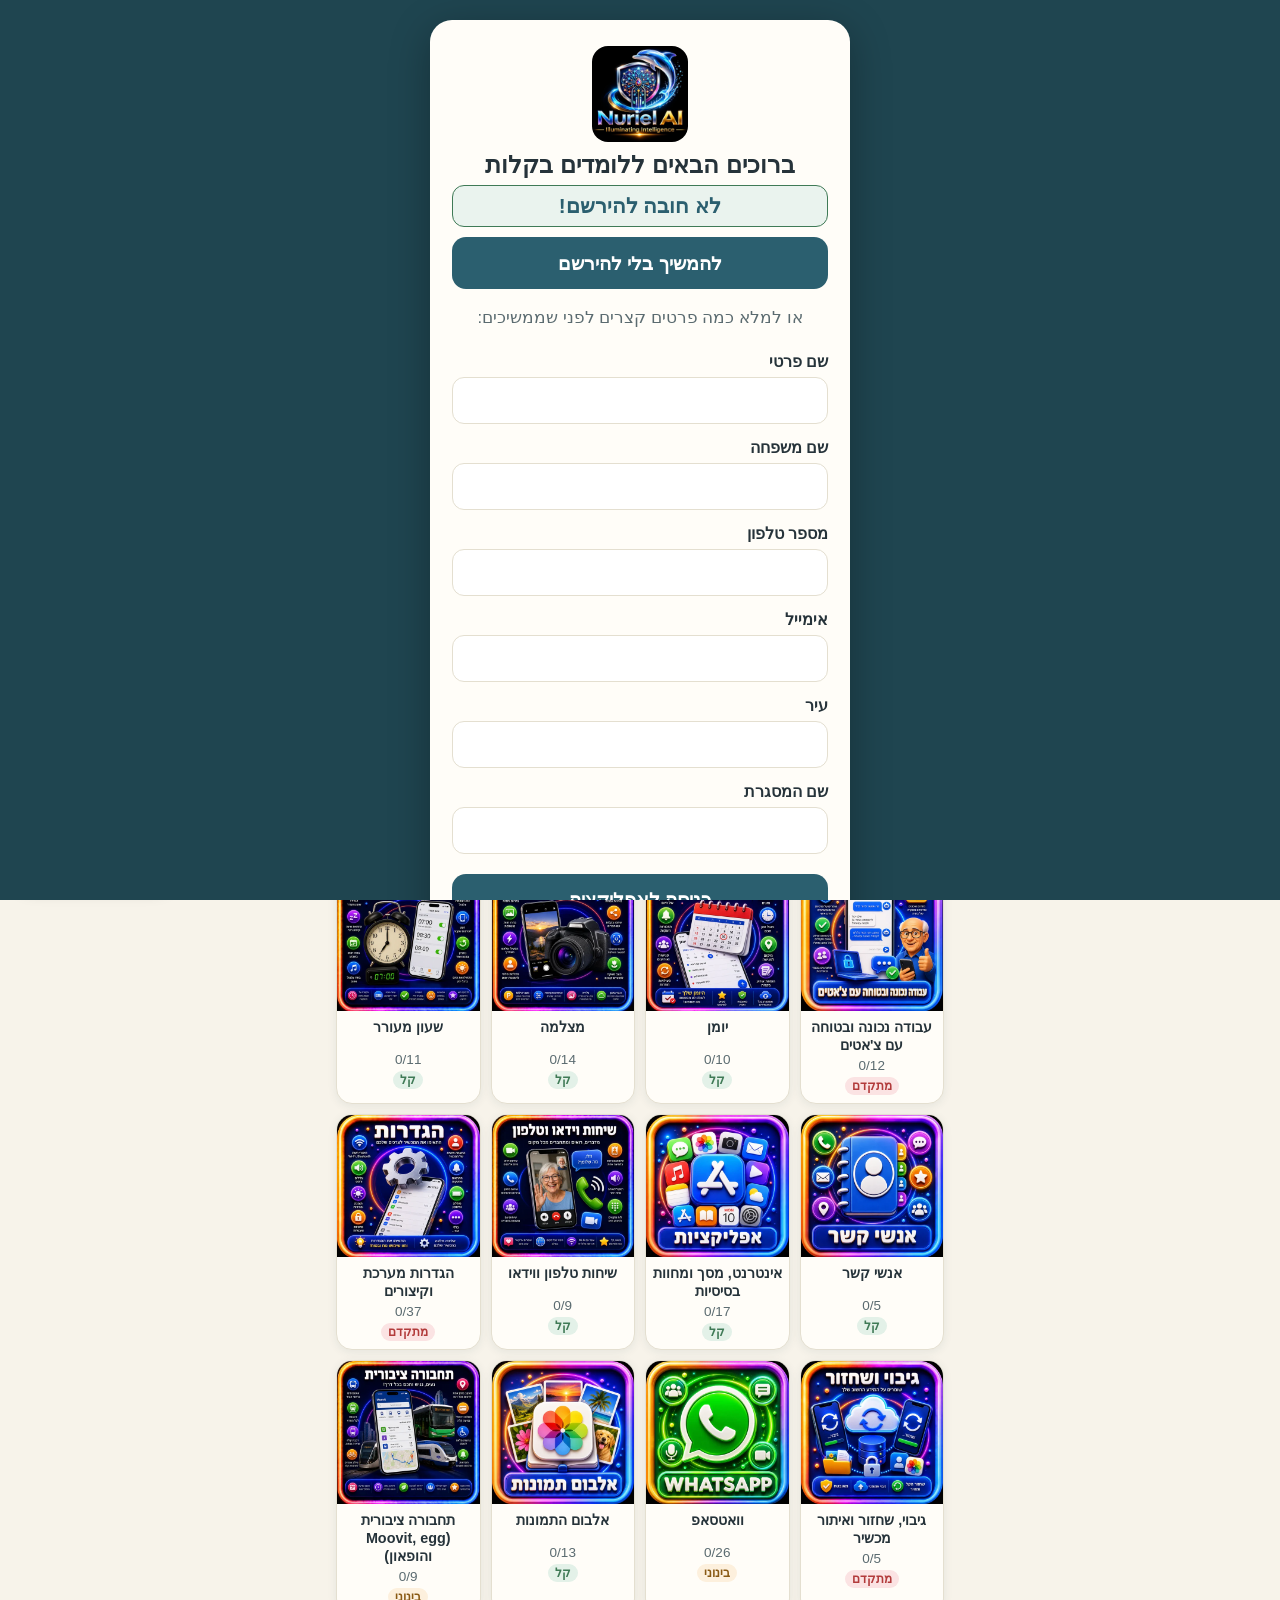
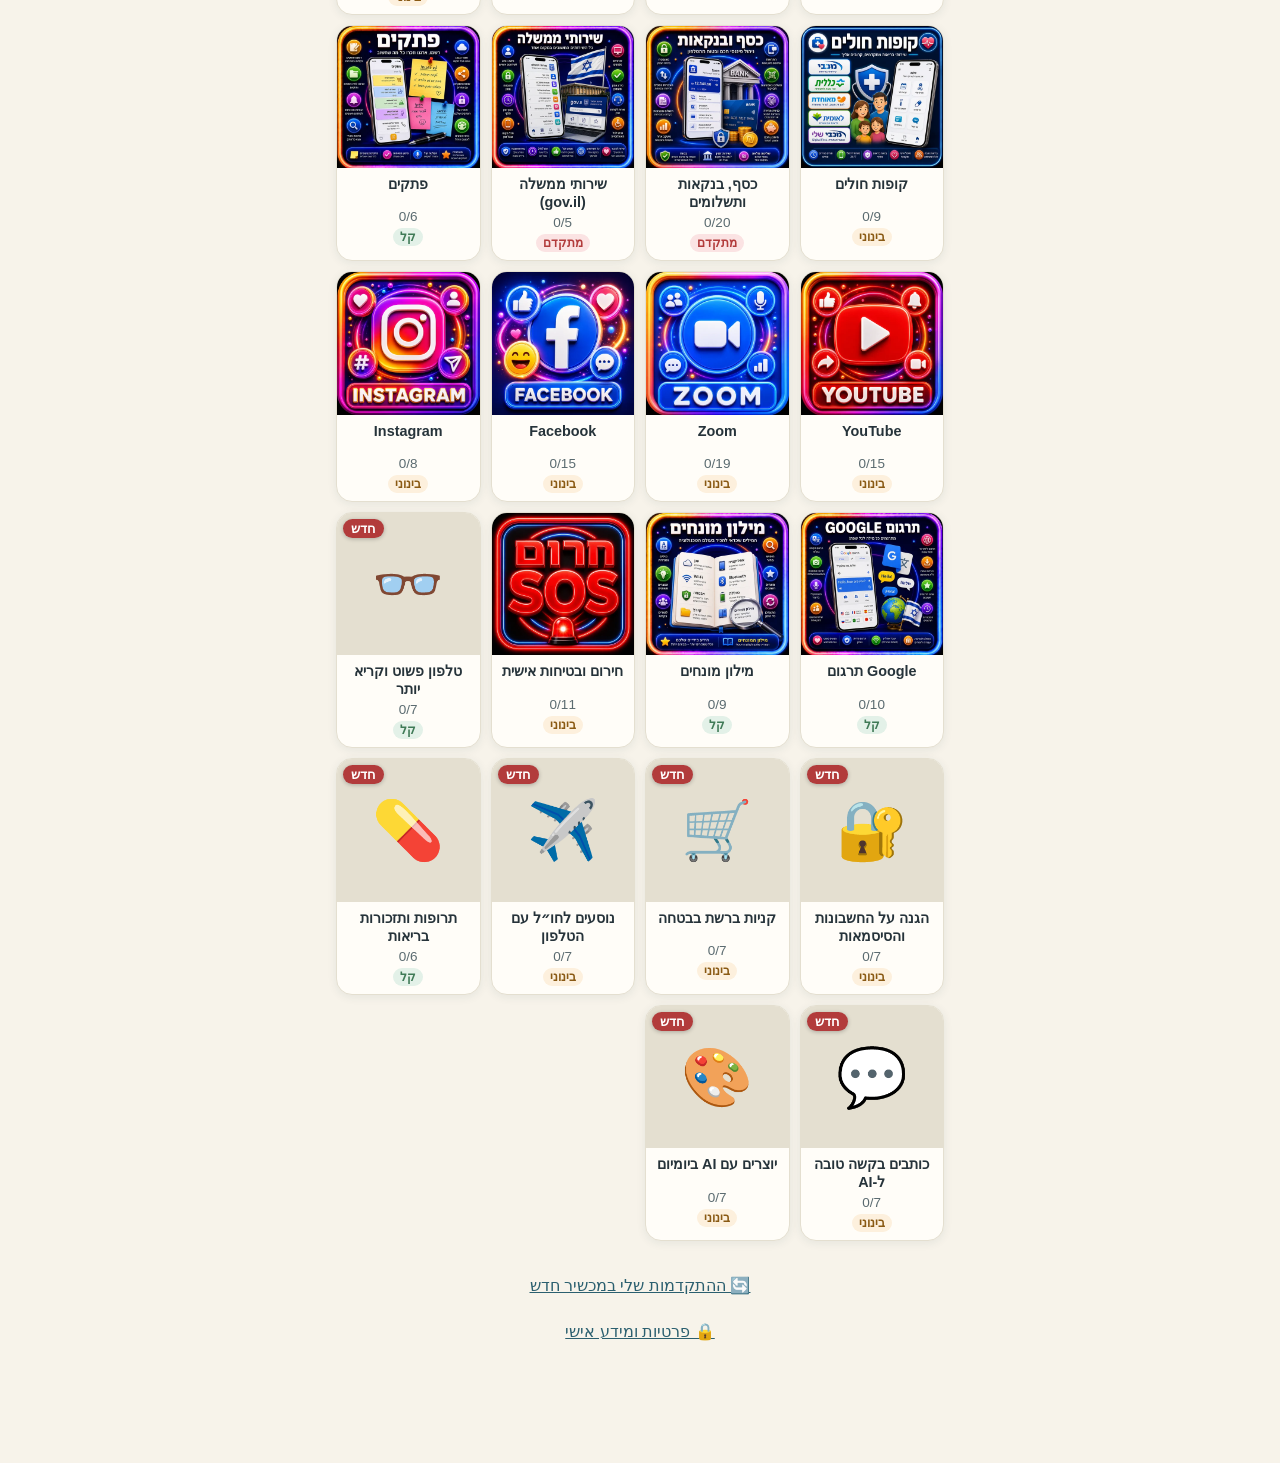
==== commit 10d5b058: "v27: לוגו Nuriel AI חדש, ופונקציית setupSheets לגיליון - Logo cropped to 1:1 from the supplied image" ====
--- a/app2/index.html
+++ b/app2/index.html
@@ -6,13 +6,13 @@
 <meta name="theme-color" content="#1f4550">
 <meta name="description" content="שיעורים פשוטים וברורים לשימוש בטלפון החכם: אייפון, גלקסי ושיאומי.">
 <link rel="manifest" href="manifest.webmanifest">
-<link rel="icon" type="image/png" href="images/icons/icon-192.png">
-<link rel="apple-touch-icon" href="images/icons/apple-touch-icon.png">
+<link rel="icon" type="image/png" href="images/icons/icon-192-v2.png">
+<link rel="apple-touch-icon" href="images/icons/apple-touch-icon-v2.png">
 <meta name="apple-mobile-web-app-capable" content="yes">
 <meta name="mobile-web-app-capable" content="yes">
 <meta name="apple-mobile-web-app-title" content="לומדים בקלות">
 <title>לומדים בקלות</title>
-<link rel="stylesheet" href="css/app.css?v=26">
+<link rel="stylesheet" href="css/app.css?v=27">
 </head>
 <body>
 
@@ -27,7 +27,7 @@
 
 <div id="gate" role="dialog" aria-modal="true" aria-label="הרשמה לאפליקציה" style="display:none;">
   <div class="gate-card">
-    <img class="gate-logo" src="images/logo.webp" alt="Nuriel AI">
+    <img class="gate-logo" src="images/logo-nuriel-ai.webp" alt="Nuriel AI">
     <p class="gate-title">ברוכים הבאים ללומדים בקלות</p>
     <p class="gate-not-required">לא חובה להירשם!</p>
     <button type="button" class="gate-skip gate-skip-top" id="g-skip">להמשיך בלי להירשם</button>
@@ -50,23 +50,23 @@
   Everything here is small (core shell only) — no lesson or quiz content,
   no images, no JSON, is loaded by this HTML file itself.
 -->
-<script src="js/utils.js?v=26"></script>
-<script src="js/storage.js?v=26"></script>
-<script src="js/loader.js?v=26"></script>
-<script src="js/router.js?v=26"></script>
-<script src="js/speech.js?v=26"></script>
-<script src="js/registration.js?v=26"></script>
-<script src="js/gate-ui.js?v=26"></script>
-<script src="js/feedback.js?v=26"></script>
-<script src="js/privacy.js?v=26"></script>
-<script src="js/textsize.js?v=26"></script>
-<script src="js/search.js?v=26"></script>
-<script src="js/sync.js?v=26"></script>
-<script src="js/diagrams.js?v=26"></script>
-<script src="js/lesson.js?v=26"></script>
-<script src="js/quiz.js?v=26"></script>
-<script src="js/instructor.js?v=26"></script>
-<script src="js/ui.js?v=26"></script>
-<script src="js/app.js?v=26"></script>
+<script src="js/utils.js?v=27"></script>
+<script src="js/storage.js?v=27"></script>
+<script src="js/loader.js?v=27"></script>
+<script src="js/router.js?v=27"></script>
+<script src="js/speech.js?v=27"></script>
+<script src="js/registration.js?v=27"></script>
+<script src="js/gate-ui.js?v=27"></script>
+<script src="js/feedback.js?v=27"></script>
+<script src="js/privacy.js?v=27"></script>
+<script src="js/textsize.js?v=27"></script>
+<script src="js/search.js?v=27"></script>
+<script src="js/sync.js?v=27"></script>
+<script src="js/diagrams.js?v=27"></script>
+<script src="js/lesson.js?v=27"></script>
+<script src="js/quiz.js?v=27"></script>
+<script src="js/instructor.js?v=27"></script>
+<script src="js/ui.js?v=27"></script>
+<script src="js/app.js?v=27"></script>
 </body>
 </html>
--- a/app2/css/app.css
+++ b/app2/css/app.css
@@ -455,3 +455,8 @@
 .present-btn.secondary{background:#fff; color:var(--teal-900); border:2px solid var(--teal-800);}
 .present-btn:disabled{opacity:.35;}
 @media print{ .no-print, .present-link{display:none !important;} .handout{padding:0;} .handout-box{border-color:#999;} }
+
+/* ===== new square logo (dark background) ===== */
+.home-logo{height:44px; width:44px; padding:0; background:none; border-radius:10px; box-shadow:0 1px 6px rgba(0,0,0,.35);}
+.gate-logo{height:96px; width:96px; border-radius:16px;}
+.cert-logo{height:90px; width:90px; border-radius:14px;}
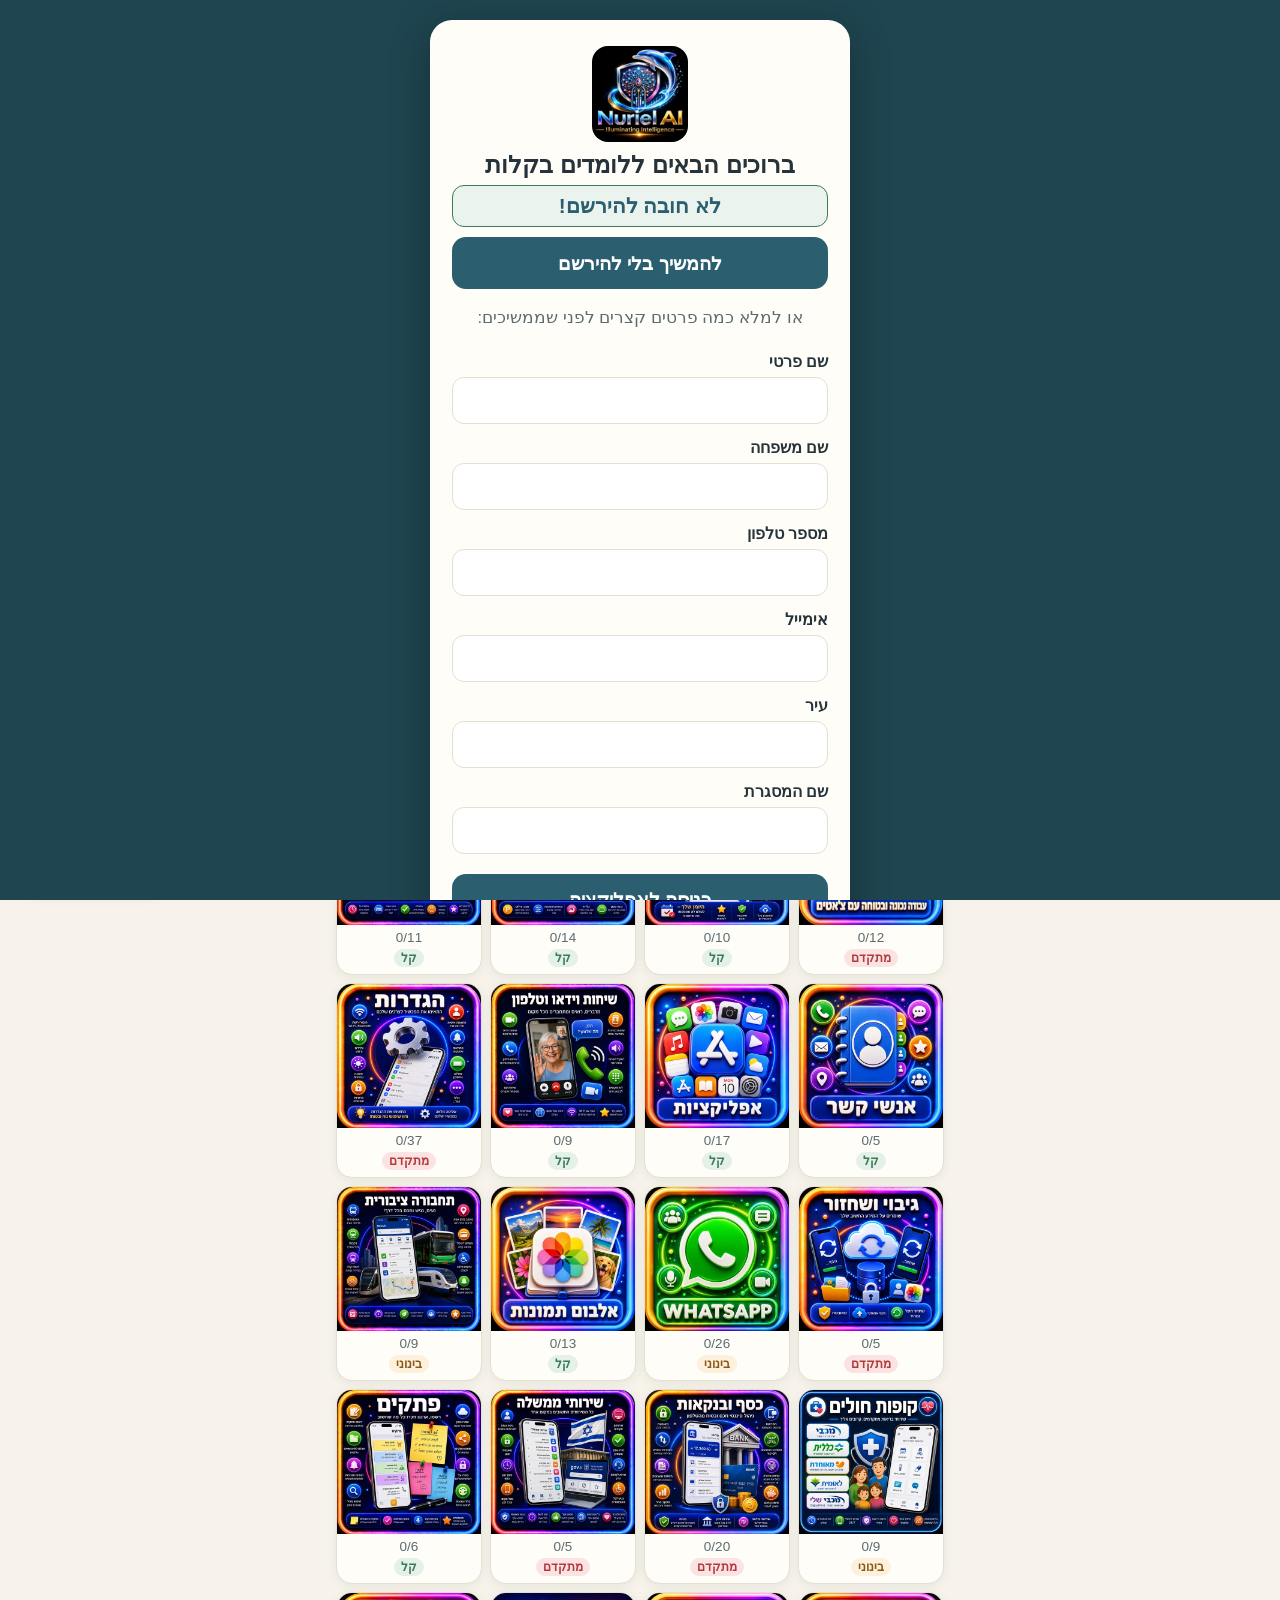
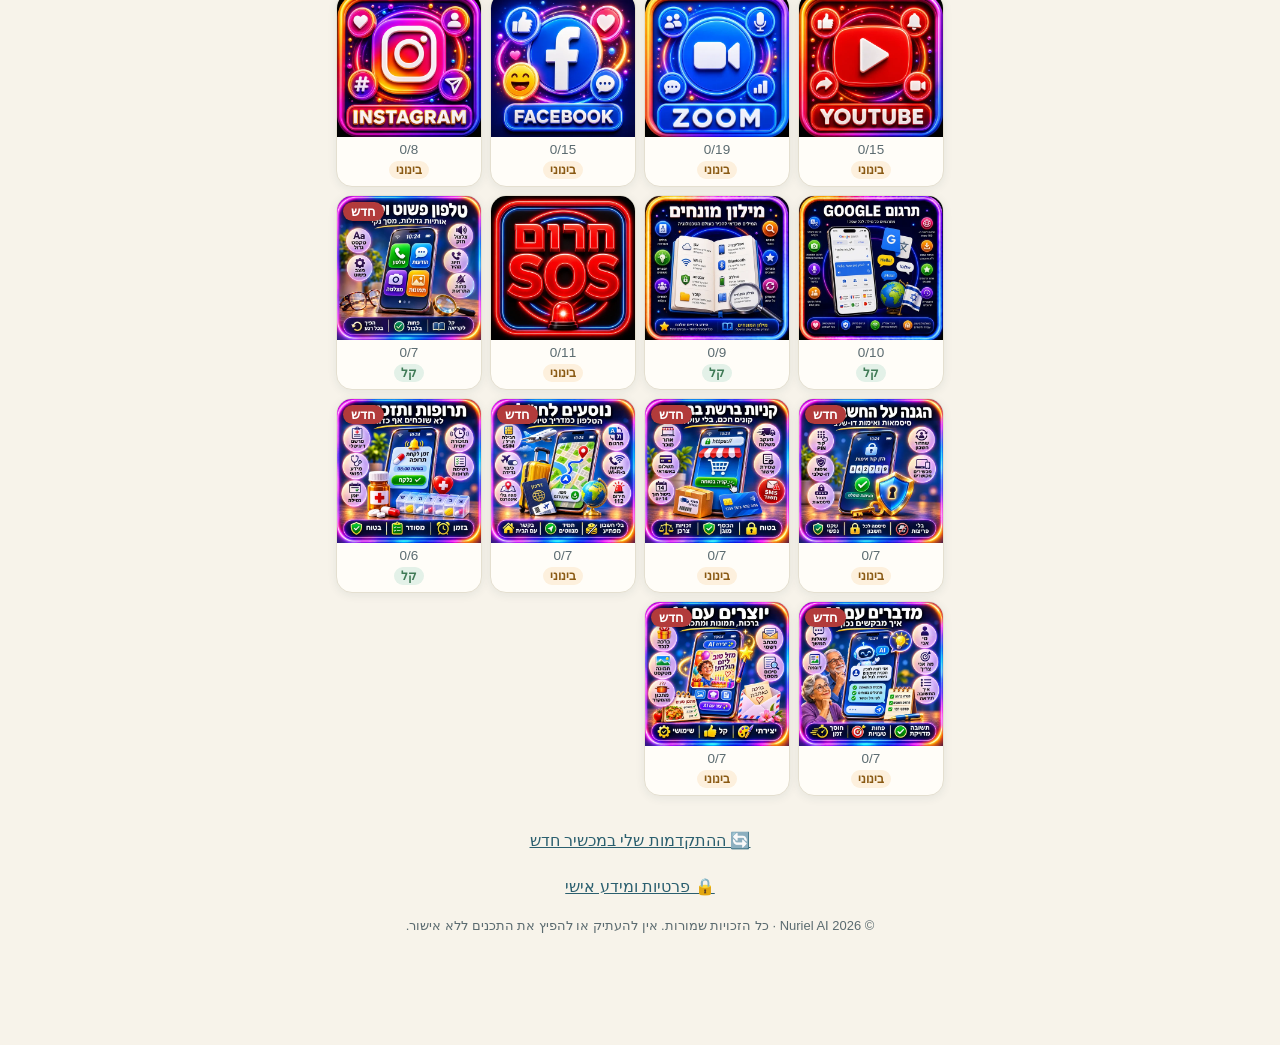
==== commit 655ef9df: "v28: תמונות ל-7 הנושאים החדשים, חזרה לכרטיסים בגודל המקורי, 'לשיעור הבא' לפי מסלול הקורס, הודעת זכוי" ====
--- a/app2/index.html
+++ b/app2/index.html
@@ -4,6 +4,8 @@
 <meta charset="UTF-8">
 <meta name="viewport" content="width=device-width, initial-scale=1.0">
 <meta name="theme-color" content="#1f4550">
+<meta name="author" content="Nuriel AI">
+<meta name="copyright" content="© 2026 Nuriel AI. כל הזכויות שמורות.">
 <meta name="description" content="שיעורים פשוטים וברורים לשימוש בטלפון החכם: אייפון, גלקסי ושיאומי.">
 <link rel="manifest" href="manifest.webmanifest">
 <link rel="icon" type="image/png" href="images/icons/icon-192-v2.png">
@@ -12,7 +14,7 @@
 <meta name="mobile-web-app-capable" content="yes">
 <meta name="apple-mobile-web-app-title" content="לומדים בקלות">
 <title>לומדים בקלות</title>
-<link rel="stylesheet" href="css/app.css?v=27">
+<link rel="stylesheet" href="css/app.css?v=28">
 </head>
 <body>
 
@@ -50,23 +52,23 @@
   Everything here is small (core shell only) — no lesson or quiz content,
   no images, no JSON, is loaded by this HTML file itself.
 -->
-<script src="js/utils.js?v=27"></script>
-<script src="js/storage.js?v=27"></script>
-<script src="js/loader.js?v=27"></script>
-<script src="js/router.js?v=27"></script>
-<script src="js/speech.js?v=27"></script>
-<script src="js/registration.js?v=27"></script>
-<script src="js/gate-ui.js?v=27"></script>
-<script src="js/feedback.js?v=27"></script>
-<script src="js/privacy.js?v=27"></script>
-<script src="js/textsize.js?v=27"></script>
-<script src="js/search.js?v=27"></script>
-<script src="js/sync.js?v=27"></script>
-<script src="js/diagrams.js?v=27"></script>
-<script src="js/lesson.js?v=27"></script>
-<script src="js/quiz.js?v=27"></script>
-<script src="js/instructor.js?v=27"></script>
-<script src="js/ui.js?v=27"></script>
-<script src="js/app.js?v=27"></script>
+<script src="js/utils.js?v=28"></script>
+<script src="js/storage.js?v=28"></script>
+<script src="js/loader.js?v=28"></script>
+<script src="js/router.js?v=28"></script>
+<script src="js/speech.js?v=28"></script>
+<script src="js/registration.js?v=28"></script>
+<script src="js/gate-ui.js?v=28"></script>
+<script src="js/feedback.js?v=28"></script>
+<script src="js/privacy.js?v=28"></script>
+<script src="js/textsize.js?v=28"></script>
+<script src="js/search.js?v=28"></script>
+<script src="js/sync.js?v=28"></script>
+<script src="js/diagrams.js?v=28"></script>
+<script src="js/lesson.js?v=28"></script>
+<script src="js/quiz.js?v=28"></script>
+<script src="js/instructor.js?v=28"></script>
+<script src="js/ui.js?v=28"></script>
+<script src="js/app.js?v=28"></script>
 </body>
 </html>
--- a/app2/css/app.css
+++ b/app2/css/app.css
@@ -460,3 +460,9 @@
 .home-logo{height:44px; width:44px; padding:0; background:none; border-radius:10px; box-shadow:0 1px 6px rgba(0,0,0,.35);}
 .gate-logo{height:96px; width:96px; border-radius:16px;}
 .cert-logo{height:90px; width:90px; border-radius:14px;}
+
+/* ===== v28: back to the original compact grid (4 per row), image carries the title ===== */
+.grid{grid-template-columns:repeat(4, 1fr); gap:8px;}
+@media (max-width: 340px){ .grid{grid-template-columns:repeat(3, 1fr);} }
+.cat-bottom{padding:5px 4px 7px;}
+.copyright{font-size:.72em; color:var(--ink-soft); margin:6px 12px 0; text-align:center; line-height:1.5;}
